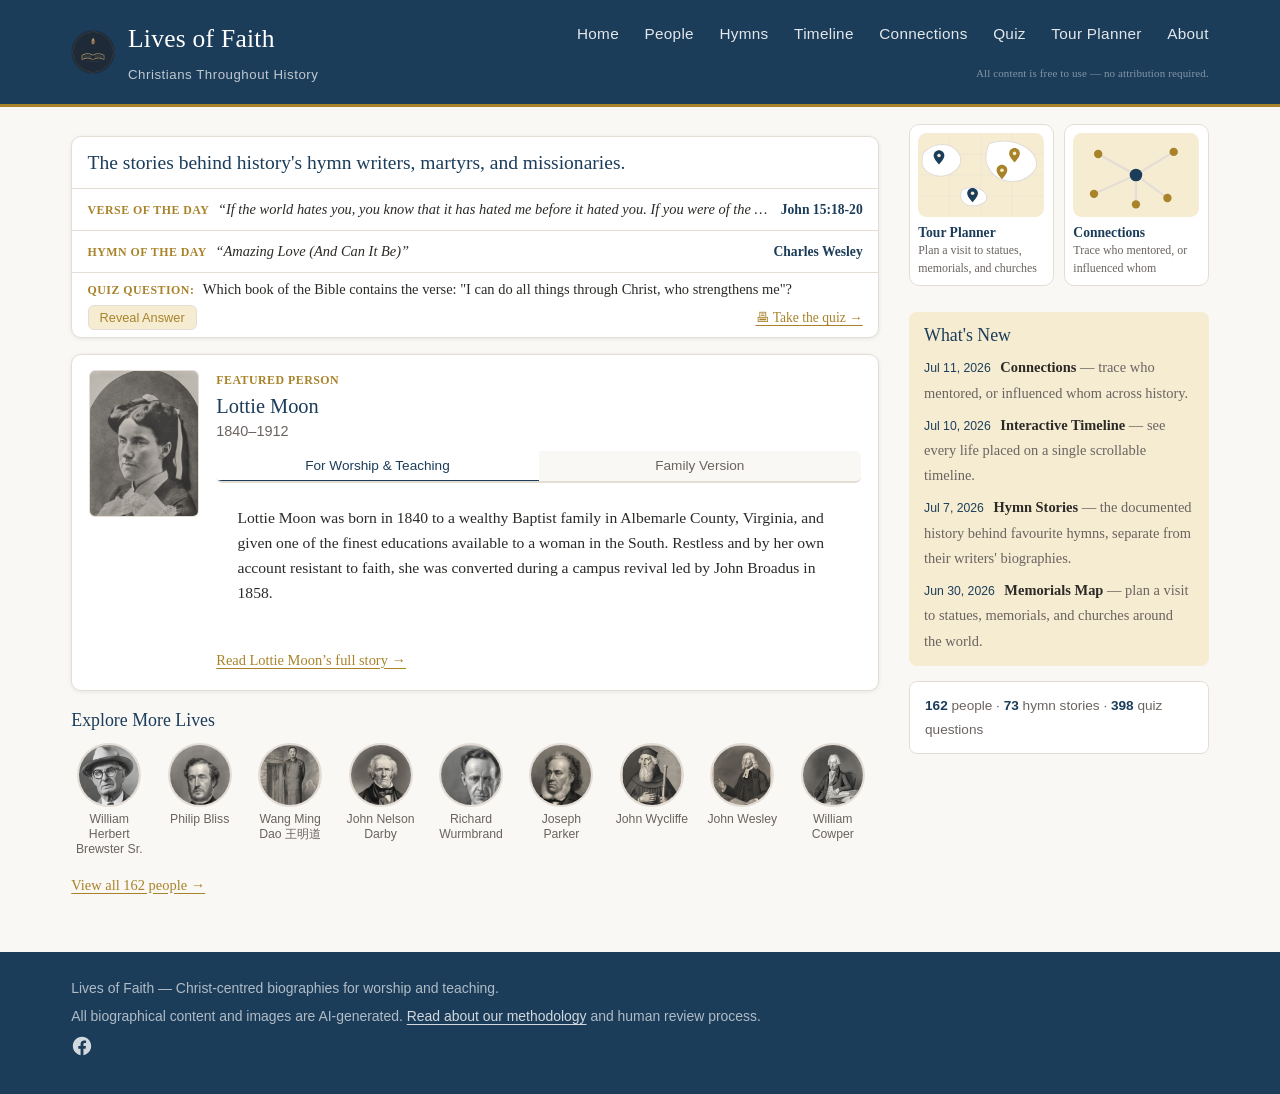
==== index.html @ e019e5f1 "Heaer" ====
<!DOCTYPE html>
<html lang="en">
<head>
  <meta charset="UTF-8">
  <meta name="viewport" content="width=device-width, initial-scale=1.0">
  <meta name="description" content="Daily Christian history, biographies, hymns, Scripture, and quizzes — a new On This Day story, Verse of the Day, Hymn of the Day, Featured Person, and Quiz Question every day. For worship leaders, Bible teachers, and families.">
  <meta name="robots" content="index, follow">
  <meta name="author" content="Lives of Faith">
  <meta name="keywords" content="Christian biography, church history, hymn writers, missionaries, martyrs, reformation, Amazing Grace, William Wilberforce, John Newton, Dietrich Bonhoeffer, Hudson Taylor, David Livingstone, Amy Carmichael, Fanny Crosby, Wang Ming Dao, Samuel Ajayi Crowther, Sadhu Sundar Singh, John Sung, faith, grace, worship, global church history">
  <title>Lives of Faith — Daily Christian History, Biographies &amp; Hymns</title>
  <link rel="canonical" href="https://livesoffaith.org/">

  <!-- Open Graph -->
  <meta property="og:type" content="website">
  <meta property="og:url" content="https://livesoffaith.org/">
  <meta property="og:title" content="Lives of Faith — Daily Christian History, Biographies &amp; Hymns">
  <meta property="og:description" content="Daily Christian history, biographies, hymns, Scripture, and quizzes — a new On This Day story, Verse of the Day, Hymn of the Day, Featured Person, and Quiz Question every day.">
  <meta property="og:site_name" content="Lives of Faith">
  <meta property="og:image" content="https://livesoffaith.org/images/logos/livesoffaith_logo_1024.png">
  <meta property="og:image:width" content="1024">
  <meta property="og:image:height" content="1024">

  <!-- Twitter Card -->
  <meta name="twitter:card" content="summary_large_image">
  <meta name="twitter:title" content="Lives of Faith — Daily Christian History, Biographies &amp; Hymns">
  <meta name="twitter:description" content="Daily Christian history, biographies, hymns, Scripture, and quizzes — for worship, teaching, and family devotion.">
  <meta name="twitter:image" content="https://livesoffaith.org/images/logos/livesoffaith_logo_1024.png">

  <link rel="icon" type="image/svg+xml" href="favicon.svg">
  <link rel="stylesheet" href="css/style.css">
  <style>
    .site-nav { flex-direction: column; align-items: flex-end; gap: 0.2rem; }
    .free-use-notice { text-align: right; }
    .free-use-notice summary {
      display: inline;
      cursor: pointer;
      font-size: 0.65rem;
      color: rgba(255,255,255,0.45);
      list-style: none;
      letter-spacing: 0.01em;
    }
    .free-use-notice summary::-webkit-details-marker { display: none; }
    .free-use-notice summary::marker { display: none; }
    .free-use-notice p {
      font-size: 0.65rem;
      color: rgba(255,255,255,0.45);
      margin: 0.2rem 0 0;
      max-width: 260px;
      text-align: right;
      line-height: 1.4;
    }
  </style>

  <script type="application/ld+json">
  {
    "@context": "https://schema.org",
    "@type": "WebSite",
    "name": "Lives of Faith",
    "url": "https://livesoffaith.org/",
    "description": "Daily Christian history, biographies, hymns, Scripture, and quizzes — for worship leaders, Bible teachers, and families.",
    "inLanguage": "en",
    "potentialAction": {
      "@type": "SearchAction",
      "target": {
        "@type": "EntryPoint",
        "urlTemplate": "https://livesoffaith.org/people.html?q={search_term_string}"
      },
      "query-input": "required name=search_term_string"
    }
  }
  </script>
  <!-- Google Analytics — gated behind cookie consent, see js/consent.js -->
  <script src="js/consent.js"></script>
</head>
<body>

  <header class="site-header">
    <div class="container">
      <div class="site-header__inner">
        <a href="/" class="site-title" aria-label="Lives of Faith — Home">
          <img src="images/logos/livesoffaith_logo_128.png" alt="" class="site-logo" width="44" height="44">
          <span class="site-title__text">
            <span class="site-title__main">Lives of Faith</span>
            <span class="site-title__sub">Christians Throughout History</span>
          </span>
        </a>
        <nav class="site-nav" aria-label="Site navigation">
          <div class="site-nav-links">
            <a href="index.html" aria-current="page">Home</a>
            <a href="people.html">People</a>
            <a href="hymns.html">Hymns</a>
            <a href="timeline.html">Timeline</a>
            <a href="connections.html">Connections</a>
            <a href="quiz.html">Quiz</a>
            <a href="map.html" class="site-nav-cta">Tour Planner</a>
            <a href="about.html">About</a>
          </div>
          <div class="site-nav-mobile">
            <a href="map.html" class="site-nav-cta">Tour Planner</a>
            <input type="checkbox" id="nav-menu-toggle" class="site-nav-toggle-input sr-only">
            <label for="nav-menu-toggle" class="site-nav-hamburger" aria-label="Open menu">
              <span></span><span></span><span></span>
            </label>
            <div class="site-nav-dropdown">
              <a href="index.html" aria-current="page">Home</a>
              <a href="people.html">People</a>
              <a href="hymns.html">Hymns</a>
              <a href="timeline.html">Timeline</a>
              <a href="connections.html">Connections</a>
              <a href="quiz.html">Quiz</a>
              <a href="map.html">Tour Planner</a>
              <a href="about.html">About</a>
            </div>
          </div>
          <details class="free-use-notice">
            <summary>All content is free to use — no attribution required.</summary>
            <p>All biographical text is AI-generated and released for free use (CC0). Portrait images are AI-generated with no copyright claimed. No permission or attribution required for any use.</p>
          </details>
        </nav>
      </div>
    </div>
  </header>

  <main>
    <div class="container">

      <div id="home-digest">

        <div class="home-main">

          <div class="today-panel">
            <section class="intro" aria-label="Site description">
              <h1>The stories behind history's hymn writers, martyrs, and missionaries.</h1>
            </section>

            <div id="verse-of-day"></div>

            <div id="hymn-of-day"></div>

            <div id="quiz-question"></div>
          </div>

          <section id="featured-person" class="featured-person-section" aria-label="Featured person of the day"></section>

          <section id="explore-more-lives" class="explore-more-lives" aria-label="Explore more lives"></section>

        </div>

        <aside class="home-sidebar">

          <section class="explore-features" aria-label="Explore the collection">
            <a href="map.html" class="explore-features__card">
              <svg class="explore-features__thumb" viewBox="0 0 120 80" role="img" aria-hidden="true">
                <rect width="120" height="80" rx="8" fill="var(--gold-light)"/>
                <path d="M0 20 H120 M0 40 H120 M0 60 H120" stroke="var(--border)" stroke-width="0.6" opacity="0.5"/>
                <path d="M30 0 V80 M60 0 V80 M90 0 V80" stroke="var(--border)" stroke-width="0.6" opacity="0.5"/>
                <path d="M6,18 C16,8 32,9 38,18 C44,26 40,36 28,40 C16,44 2,36 4,26 C4,23 4,20 6,18 Z" fill="var(--surface)" stroke="var(--border)" stroke-width="1"/>
                <path d="M68,10 C84,4 106,10 112,24 C117,36 102,48 86,46 C72,44 63,32 65,20 C66,16 66,13 68,10 Z" fill="var(--surface)" stroke="var(--border)" stroke-width="1"/>
                <path d="M42,54 C50,50 62,52 65,59 C68,66 58,71 48,69 C41,67 39,60 42,54 Z" fill="var(--surface)" stroke="var(--border)" stroke-width="1"/>
                <g transform="translate(20,24) scale(0.85)"><path d="M0,-9 C3.3,-9 6,-6.3 6,-3 C6,1 0,7 0,7 C0,7 -6,1 -6,-3 C-6,-6.3 -3.3,-9 0,-9 Z" fill="var(--accent)"/><circle cx="0" cy="-3" r="2" fill="var(--gold-light)"/></g>
                <g transform="translate(92,22) scale(0.85)"><path d="M0,-9 C3.3,-9 6,-6.3 6,-3 C6,1 0,7 0,7 C0,7 -6,1 -6,-3 C-6,-6.3 -3.3,-9 0,-9 Z" fill="var(--gold)"/><circle cx="0" cy="-3" r="2" fill="var(--gold-light)"/></g>
                <g transform="translate(52,60) scale(0.85)"><path d="M0,-9 C3.3,-9 6,-6.3 6,-3 C6,1 0,7 0,7 C0,7 -6,1 -6,-3 C-6,-6.3 -3.3,-9 0,-9 Z" fill="var(--accent)"/><circle cx="0" cy="-3" r="2" fill="var(--gold-light)"/></g>
                <g transform="translate(80,38) scale(0.85)"><path d="M0,-9 C3.3,-9 6,-6.3 6,-3 C6,1 0,7 0,7 C0,7 -6,1 -6,-3 C-6,-6.3 -3.3,-9 0,-9 Z" fill="var(--gold)"/><circle cx="0" cy="-3" r="2" fill="var(--gold-light)"/></g>
              </svg>
              <span class="explore-features__label">Tour Planner<br><span class="explore-features__sub">Plan a visit to statues, memorials, and churches</span></span>
            </a>
            <a href="connections.html" class="explore-features__card">
              <svg class="explore-features__thumb" viewBox="0 0 120 80" role="img" aria-hidden="true">
                <rect width="120" height="80" rx="8" fill="var(--gold-light)"/>
                <line x1="60" y1="40" x2="24" y2="20" stroke="var(--border)" stroke-width="2"/>
                <line x1="60" y1="40" x2="96" y2="18" stroke="var(--border)" stroke-width="2"/>
                <line x1="60" y1="40" x2="20" y2="58" stroke="var(--border)" stroke-width="2"/>
                <line x1="60" y1="40" x2="90" y2="62" stroke="var(--border)" stroke-width="2"/>
                <line x1="60" y1="40" x2="60" y2="68" stroke="var(--border)" stroke-width="2"/>
                <circle cx="60" cy="40" r="6" fill="var(--accent)"/>
                <circle cx="24" cy="20" r="4" fill="var(--gold)"/>
                <circle cx="96" cy="18" r="4" fill="var(--gold)"/>
                <circle cx="20" cy="58" r="4" fill="var(--gold)"/>
                <circle cx="90" cy="62" r="4" fill="var(--gold)"/>
                <circle cx="60" cy="68" r="4" fill="var(--gold)"/>
              </svg>
              <span class="explore-features__label">Connections<br><span class="explore-features__sub">Trace who mentored, or influenced whom</span></span>
            </a>
          </section>

          <section class="whats-new" aria-label="What's new on the site">
            <h2 class="whats-new__title">What's New</h2>
            <ul class="whats-new__list">
              <li><span class="whats-new__date">Jul 11, 2026</span> <a href="connections.html">Connections</a> — trace who mentored, or influenced whom across history.</li>
              <li><span class="whats-new__date">Jul 10, 2026</span> <a href="timeline.html">Interactive Timeline</a> — see every life placed on a single scrollable timeline.</li>
              <li><span class="whats-new__date">Jul 7, 2026</span> <a href="hymns.html">Hymn Stories</a> — the documented history behind favourite hymns, separate from their writers' biographies.</li>
              <li><span class="whats-new__date">Jun 30, 2026</span> <a href="map.html">Memorials Map</a> — plan a visit to statues, memorials, and churches around the world.</li>
            </ul>
          </section>

          <p id="collection-summary" class="collection-summary" aria-label="Collection summary"></p>

        </aside>

      </div>

      <noscript>
        <p class="error-message">This page needs JavaScript for the daily content. Please enable JavaScript, or visit the <a href="people.html">full people directory</a> and <a href="hymns.html">hymn stories</a> directly.</p>
      </noscript>

    </div>
  </main>

  <footer class="site-footer">
    <div class="container">
      <p>Lives of Faith — Christ-centred biographies for worship and teaching.</p>
      <p>All biographical content and images are AI-generated. <a href="about.html">Read about our methodology</a> and human review process.</p>
      <p class="footer-social"><a href="https://www.facebook.com/profile.php?id=61591251525310" aria-label="Follow us on Facebook"><svg viewBox="0 0 24 24" xmlns="http://www.w3.org/2000/svg"><path d="M22 12.06C22 6.51 17.52 2 12 2S2 6.51 2 12.06c0 5 3.66 9.15 8.44 9.94v-7.03H7.9v-2.91h2.54V9.85c0-2.5 1.49-3.89 3.77-3.89 1.09 0 2.24.2 2.24.2v2.46h-1.26c-1.24 0-1.63.77-1.63 1.56v1.88h2.78l-.44 2.91h-2.34V22c4.78-.79 8.44-4.94 8.44-9.94z"/></svg></a></p>
    </div>
  </footer>

  <script src="js/app.js"></script>
</body>
</html>
---- css/style.css ----
/* ============================================================
   Lives of Faith — Site Stylesheet
   Design: warm, dignified, readable. Worship-appropriate.
   ============================================================ */

/* --- Reset & Custom Properties ----------------------------- */
*, *::before, *::after {
  box-sizing: border-box;
  margin: 0;
  padding: 0;
}

:root {
  --bg:           #f9f8f5;
  --surface:      #ffffff;
  --border:       #e3ddd6;
  --border-light: #ede9e3;
  --text:         #2c2a27;
  --text-muted:   #6b6360;
  --accent:       #1c3d5a;
  --accent-hover: #25527a;
  --gold:         #a8832a;
  --gold-light:   #f5ecd2;
  --success:      #1f5c3a;
  --success-bg:   #e8f4ed;
  --warning:      #7c4012;
  --warning-bg:   #fef5e7;
  --tag-bg:       #edf2f8;
  --tag-text:     #1c3d5a;
  --shadow:       0 1px 4px rgba(0,0,0,0.08);
  --shadow-md:    0 3px 12px rgba(0,0,0,0.10);
  --radius:       6px;
  --radius-lg:    10px;
}

/* --- Base Typography --------------------------------------- */
html {
  font-size: 17px;
  scroll-behavior: smooth;
}

body {
  font-family: Georgia, 'Times New Roman', serif;
  background: var(--bg);
  color: var(--text);
  line-height: 1.75;
  min-height: 100vh;
  display: flex;
  flex-direction: column;
}

h1, h2, h3, h4 {
  font-family: Georgia, serif;
  font-weight: normal;
  line-height: 1.3;
  color: var(--accent);
}

a {
  color: var(--accent);
  text-decoration: underline;
  text-underline-offset: 3px;
}

a:hover {
  color: var(--accent-hover);
}

p {
  margin-bottom: 1em;
}

p:last-child {
  margin-bottom: 0;
}

/* --- Layout ------------------------------------------------ */
.container {
  max-width: 1180px;
  margin: 0 auto;
  padding: 0 1.25rem;
}

main {
  flex: 1;
  padding: 1rem 0 2.5rem;
}

/* --- Site Header ------------------------------------------- */
.site-header {
  background: var(--accent);
  border-bottom: 3px solid var(--gold);
  padding: 1rem 0;
}

.site-header__inner {
  display: flex;
  align-items: center;
  justify-content: space-between;
  gap: 1rem;
}

.site-title {
  text-decoration: none;
  display: flex;
  align-items: center;
  gap: 0.75rem;
  flex-shrink: 0;
}

.site-logo {
  display: block;
  width: 44px;
  height: 44px;
  flex-shrink: 0;
}

.site-title__text {
  display: flex;
  flex-direction: column;
  gap: 0.1rem;
}

.site-title__main {
  font-family: Georgia, serif;
  font-size: 1.5rem;
  color: #ffffff;
  letter-spacing: 0.01em;
}

.site-title__sub {
  font-size: 0.78rem;
  color: rgba(255,255,255,0.72);
  letter-spacing: 0.04em;
  font-family: -apple-system, BlinkMacSystemFont, 'Segoe UI', Roboto, sans-serif;
}

.site-nav {
  display: flex;
  align-items: center;
}

.site-nav a {
  color: rgba(255,255,255,0.88);
  text-decoration: none;
  font-family: -apple-system, BlinkMacSystemFont, 'Segoe UI', Roboto, sans-serif;
  font-size: 0.9rem;
  letter-spacing: 0.02em;
  padding: 0.25rem 0;
  border-bottom: 1px solid transparent;
  transition: border-color 0.15s;
}

.site-nav a:hover {
  color: #ffffff;
  border-bottom-color: rgba(255,255,255,0.5);
}

/* Desktop: full inline link row (includes the Tour Planner CTA pill
   in place). Hidden on narrow screens in favour of .site-nav-mobile. */
.site-nav-links {
  display: flex;
  align-items: center;
  gap: 1.5rem;
}

/* Mobile: pinned Tour Planner CTA + hamburger revealing every link
   (People / Hymns / Timeline / Tour Planner / About). Hidden on
   desktop — see .site-nav-links above. */
.site-nav-mobile {
  display: none;
  align-items: flex-start;
  position: relative;
}

.site-nav-hamburger {
  display: none;
  flex-direction: column;
  justify-content: center;
  gap: 5px;
  width: 32px;
  height: 32px;
  padding: 6px;
  cursor: pointer;
}

.site-nav-hamburger span {
  display: block;
  width: 100%;
  height: 2px;
  background: #ffffff;
  border-radius: 1px;
}

.site-nav-dropdown {
  display: none;
  flex-direction: column;
  position: absolute;
  top: 100%;
  right: 0;
  margin-top: 0.6rem;
  background: var(--accent-hover);
  border: 1px solid rgba(255,255,255,0.2);
  border-radius: var(--radius);
  padding: 0.75rem 1.1rem;
  gap: 0.65rem;
  box-shadow: var(--shadow-md);
  z-index: 30;
  min-width: 150px;
}

.site-nav-toggle-input:checked ~ .site-nav-dropdown {
  display: flex;
}

.site-nav-toggle-input:focus-visible ~ .site-nav-hamburger {
  outline: 2px solid #ffffff;
  outline-offset: 2px;
}

/* --- Today Panel (verse / on-this-day / quiz) --------------- */
/* A single bordered card holding all three "today" boxes as
   divided rows, so they read as one compact unit instead of
   three separately-margined cards stacking up the page. */
.today-panel {
  margin: 0.75rem 0;
  border: 1px solid var(--border);
  border-radius: var(--radius-lg);
  background: var(--surface);
  box-shadow: var(--shadow);
  overflow: hidden;
}

.today-panel > div:empty {
  display: none;
}

.today-panel > * + * {
  border-top: 1px solid var(--border);
}

/* --- Intro Section ----------------------------------------- */
.intro {
  margin: 0;
  padding: 0.7rem 0.9rem;
}

.intro h1 {
  margin: 0;
  font-size: 1.15rem;
  font-weight: normal;
  line-height: 1.4;
  color: var(--accent);
}

.verse-of-day {
  display: flex;
  align-items: baseline;
  gap: 0.5rem;
  padding: 0.45rem 0.9rem;
  cursor: pointer;
}

.verse-of-day--expanded {
  align-items: flex-start;
  flex-wrap: wrap;
}

.verse-of-day--expanded .verse-of-day__quote {
  white-space: normal;
  overflow: visible;
  text-overflow: unset;
  flex-basis: 100%;
  order: 3;
}

.verse-of-day__label {
  flex-shrink: 0;
  font-size: 0.7rem;
  text-transform: uppercase;
  letter-spacing: 0.04em;
  color: var(--gold);
  font-weight: bold;
}

.verse-of-day__quote {
  flex: 1 1 auto;
  min-width: 0;
  overflow: hidden;
  text-overflow: ellipsis;
  white-space: nowrap;
  font-size: 0.85rem;
  font-style: italic;
  color: var(--text);
}

.verse-of-day__ref {
  flex-shrink: 0;
  font-size: 0.8rem;
  font-weight: bold;
  color: var(--accent);
}

.on-this-day {
  display: flex;
  align-items: center;
  gap: 0.65rem;
  margin: -0.45rem -0.9rem;
  padding: 0.4rem 0.9rem;
  text-decoration: none;
  color: var(--text);
  font-style: normal;
  transition: background 0.15s;
}

.on-this-day:hover {
  background: var(--bg);
}

.on-this-day__portrait,
.on-this-day__portrait--placeholder {
  width: 34px;
  height: 34px;
  border-radius: 50%;
  object-fit: cover;
  flex-shrink: 0;
}

.on-this-day__portrait--placeholder {
  display: flex;
  align-items: center;
  justify-content: center;
  background: var(--gold-light);
  color: var(--accent);
  border: 1px solid var(--gold);
  font-family: Georgia, serif;
  font-size: 0.65rem;
  font-weight: bold;
}

.on-this-day__text {
  font-size: 0.85rem;
  line-height: 1.3;
}

.on-this-day__label {
  display: block;
  font-size: 0.7rem;
  text-transform: uppercase;
  letter-spacing: 0.04em;
  color: var(--gold);
  font-weight: bold;
}

.on-this-day__name {
  color: var(--accent);
  font-weight: bold;
}

.hymn-of-day {
  display: flex;
  align-items: baseline;
  gap: 0.5rem;
  margin: 0;
  padding: 0.45rem 0.9rem;
  text-decoration: none;
  color: var(--text);
  transition: background 0.15s;
}

.hymn-of-day:hover {
  background: var(--bg);
}

.hymn-of-day__label {
  flex-shrink: 0;
  font-size: 0.7rem;
  text-transform: uppercase;
  letter-spacing: 0.04em;
  color: var(--gold);
  font-weight: bold;
}

.hymn-of-day__title {
  flex: 1 1 auto;
  min-width: 0;
  overflow: hidden;
  text-overflow: ellipsis;
  white-space: nowrap;
  font-size: 0.85rem;
  font-style: italic;
  color: var(--text);
}

.hymn-of-day__writer {
  flex-shrink: 0;
  font-size: 0.8rem;
  font-weight: bold;
  color: var(--accent);
}

.quiz-box {
  display: flex;
  flex-wrap: wrap;
  align-items: baseline;
  column-gap: 0.5rem;
  row-gap: 0.25rem;
  padding: 0.45rem 0.9rem;
  font-style: normal;
}

.quiz-box__label {
  flex-shrink: 0;
  font-size: 0.7rem;
  text-transform: uppercase;
  letter-spacing: 0.04em;
  color: var(--gold);
  font-weight: bold;
}

.quiz-box__question {
  font-size: 0.85rem;
  color: var(--text);
  line-height: 1.3;
}

.quiz-box__reveal-btn {
  display: inline-flex;
  align-items: center;
  padding: 0.22rem 0.65rem;
  font-family: -apple-system, BlinkMacSystemFont, 'Segoe UI', Roboto, sans-serif;
  font-size: 0.75rem;
  font-weight: 500;
  border: 1px solid var(--border);
  border-radius: var(--radius);
  background: var(--gold-light);
  color: var(--gold);
  cursor: pointer;
  transition: background 0.15s, border-color 0.15s;
}

.quiz-box__reveal-btn:hover {
  background: var(--border);
  border-color: var(--gold);
}

.quiz-box__answer {
  font-size: 0.85rem;
  color: var(--accent);
  line-height: 1.3;
}

.quiz-box__answer-link {
  margin-left: 0.4rem;
  font-size: 0.8rem;
  color: var(--gold);
}

.quiz-box__print-link {
  margin-left: auto;
  padding-left: 0.5rem;
  font-size: 0.8rem;
  color: var(--gold);
  white-space: nowrap;
}

/* --- Featured Person (home page) ---------------------------- */
.featured-person-section {
  margin: 0.9rem 0;
}

.featured-person {
  display: grid;
  grid-template-columns: 110px 1fr;
  gap: 1rem;
  padding: 0.9rem 1rem;
  background: var(--surface);
  border: 1px solid var(--border);
  border-radius: var(--radius-lg);
  box-shadow: var(--shadow);
}

.featured-person__portrait-link {
  display: block;
  flex-shrink: 0;
}

.featured-person__portrait,
.featured-person__portrait--placeholder {
  width: 110px;
  height: 147px;
  object-fit: cover;
  object-position: top center;
  border-radius: var(--radius);
  border: 1px solid var(--border);
  display: block;
}

.featured-person__portrait--placeholder {
  display: flex;
  align-items: center;
  justify-content: center;
  background: var(--gold-light);
  border-color: var(--gold);
  color: var(--accent);
  font-family: Georgia, serif;
  font-size: 1.4rem;
}

.featured-person__body {
  min-width: 0;
}

.featured-person__label {
  display: block;
  font-size: 0.7rem;
  text-transform: uppercase;
  letter-spacing: 0.04em;
  color: var(--gold);
  font-weight: bold;
  margin-bottom: 0.1rem;
}

.featured-person__name {
  font-size: 1.2rem;
  margin: 0;
}

.featured-person__name a {
  text-decoration: none;
  color: var(--accent);
}

.featured-person__name a:hover {
  text-decoration: underline;
}

.featured-person__dates {
  font-family: -apple-system, BlinkMacSystemFont, 'Segoe UI', Roboto, sans-serif;
  font-size: 0.85rem;
  color: var(--text-muted);
  margin-bottom: 0.4rem;
}

.featured-person__tabs {
  margin: 0.3rem 0;
  border-radius: var(--radius);
  overflow: hidden;
}

.featured-person__tabs .story-tab {
  padding: 0.4rem 0.75rem;
  font-size: 0.8rem;
}

.featured-person__panel {
  padding: 0.6rem 0 0;
  border: none;
  background: transparent;
}

.featured-person__panel .story-text {
  font-size: 0.92rem;
  line-height: 1.6;
}

.featured-person__link {
  display: inline-block;
  margin-top: 0.5rem;
  font-size: 0.85rem;
  color: var(--gold);
}

@media (max-width: 560px) {
  .featured-person {
    grid-template-columns: 76px 1fr;
    gap: 0.75rem;
  }
  .featured-person__portrait,
  .featured-person__portrait--placeholder {
    width: 76px;
    height: 101px;
  }
}

/* --- Explore More Lives (home page) -------------------------- */
.explore-more-lives {
  margin: 1.1rem 0 0.6rem;
}

.explore-more-lives__title {
  font-size: 1.05rem;
  margin-bottom: 0.6rem;
}

.explore-more-lives__grid {
  list-style: none;
  display: flex;
  flex-wrap: wrap;
  gap: 0.85rem;
  padding: 0;
  margin: 0 0 0.7rem;
}

.explore-more-lives__link {
  display: flex;
  flex-direction: column;
  align-items: center;
  gap: 0.3rem;
  width: 76px;
  text-decoration: none;
  color: var(--text);
  text-align: center;
}

.explore-more-lives__portrait,
.explore-more-lives__portrait--placeholder {
  width: 64px;
  height: 64px;
  border-radius: 50%;
  object-fit: cover;
  object-position: top center;
  border: 2px solid var(--border);
  transition: border-color 0.15s, transform 0.15s;
  flex-shrink: 0;
}

.explore-more-lives__link:hover .explore-more-lives__portrait,
.explore-more-lives__link:focus-visible .explore-more-lives__portrait,
.explore-more-lives__link:hover .explore-more-lives__portrait--placeholder,
.explore-more-lives__link:focus-visible .explore-more-lives__portrait--placeholder {
  border-color: var(--gold);
  transform: translateY(-2px);
}

.explore-more-lives__portrait--placeholder {
  display: flex;
  align-items: center;
  justify-content: center;
  background: var(--gold-light);
  color: var(--accent);
  font-family: Georgia, serif;
  font-size: 0.85rem;
}

.explore-more-lives__name {
  font-family: -apple-system, BlinkMacSystemFont, 'Segoe UI', Roboto, sans-serif;
  font-size: 0.72rem;
  line-height: 1.25;
  color: var(--text-muted);
}

.explore-more-lives__view-all {
  font-size: 0.85rem;
  color: var(--gold);
}

/* --- Explore Features (home page) ------------------------------ */
.explore-features {
  display: flex;
  gap: 0.6rem;
  margin: 0 0 0.6rem;
}

.explore-features__card {
  flex: 1;
  display: flex;
  flex-direction: column;
  gap: 0.4rem;
  text-decoration: none;
  border: 1px solid var(--border);
  border-radius: var(--radius-lg);
  padding: 0.5rem;
  background: var(--surface);
  transition: border-color 0.15s ease, box-shadow 0.15s ease, transform 0.15s ease;
}

.explore-features__card:hover,
.explore-features__card:focus-visible {
  border-color: var(--gold);
  box-shadow: var(--shadow);
  transform: translateY(-1px);
}

.explore-features__thumb {
  width: 100%;
  height: auto;
  border-radius: 6px;
}

.explore-features__label {
  font-size: 0.8rem;
  font-weight: 600;
  color: var(--accent);
  line-height: 1.3;
}

.explore-features__sub {
  font-weight: 400;
  font-size: 0.7rem;
  color: var(--text-muted);
}

/* --- What's New (home page) ------------------------------------ */
.whats-new {
  margin: 1.1rem 0 0.6rem;
  padding: 0.7rem 0.9rem;
  background: var(--gold-light);
  border-radius: 8px;
}

.whats-new__title {
  font-size: 1.05rem;
  margin: 0 0 0.5rem;
}

.whats-new__list {
  list-style: none;
  padding: 0;
  margin: 0;
  display: flex;
  flex-direction: column;
  gap: 0.4rem;
  font-size: 0.85rem;
  color: var(--text-muted);
}

.whats-new__date {
  font-family: -apple-system, BlinkMacSystemFont, 'Segoe UI', Roboto, sans-serif;
  font-size: 0.72rem;
  color: var(--accent);
  margin-right: 0.35rem;
}

.whats-new__list a {
  color: var(--text);
  font-weight: 600;
  text-decoration: none;
}

.whats-new__list a:hover,
.whats-new__list a:focus-visible {
  color: var(--gold);
}

/* --- Collection Summary (home page) --------------------------- */
.collection-summary {
  margin: 0.4rem 0 0.8rem;
  font-family: -apple-system, BlinkMacSystemFont, 'Segoe UI', Roboto, sans-serif;
  font-size: 0.8rem;
  color: var(--text-muted);
  text-align: center;
}

.collection-summary strong {
  color: var(--accent);
}

/* --- Home Page Magazine Layout ------------------------------- */
/* On mobile, .home-main and .home-sidebar simply stack in source
   order (today-panel, featured person, explore more, then the
   sidebar's what's-new / summary). On wider screens they become
   two side-by-side columns like a newspaper front page, with the
   sidebar pinned so it stays in view while the main column scrolls. */
@media (min-width: 880px) {
  #home-digest {
    display: grid;
    grid-template-columns: minmax(0, 1fr) 300px;
    align-items: start;
    gap: 0 1.75rem;
  }

  .home-main {
    min-width: 0;
  }

  .home-sidebar {
    position: sticky;
    top: 1rem;
    display: flex;
    flex-direction: column;
    gap: 0.9rem;
  }

  .home-sidebar .whats-new,
  .home-sidebar .collection-summary {
    margin: 0;
  }

  .home-sidebar .collection-summary {
    text-align: left;
    padding: 0.7rem 0.9rem;
    background: var(--surface);
    border: 1px solid var(--border);
    border-radius: 8px;
  }
}

/* --- Quiz builder (quiz.html) --------------------------------- */
.quiz-print-controls {
  display: flex;
  flex-wrap: wrap;
  align-items: center;
  gap: 0.6rem;
  background: var(--surface);
  border: 1px solid var(--border);
  border-radius: var(--radius-lg);
  padding: 0.75rem 1rem;
  margin-bottom: 1rem;
}

.quiz-print-controls label {
  font-size: 0.85rem;
  color: var(--text-muted);
}

.quiz-print-status {
  flex-basis: 100%;
  font-size: 0.8rem;
  color: var(--gold);
  margin: 0;
}

.quiz-print-sheet {
  background: var(--surface);
  border: 1px solid var(--border);
  border-radius: var(--radius-lg);
  padding: 1.5rem 1.75rem;
  margin-bottom: 1.5rem;
  max-width: 720px;
}

.quiz-print-title {
  margin: 0 0 0.5rem;
  font-size: 1.4rem;
}

.quiz-print-fields {
  margin: 0 0 1.25rem;
  font-size: 0.9rem;
  color: var(--text-muted);
}

.quiz-print-blank {
  display: inline-block;
  width: 220px;
  border-bottom: 1px solid var(--border);
}

.quiz-print-blank--short {
  width: 120px;
}

.quiz-print-questions {
  list-style: decimal;
  padding-left: 1.4rem;
  margin: 0;
}

.quiz-print-add-row {
  margin-top: 0.75rem;
  padding-left: 1.4rem;
}

/* Not the `disabled` attribute — stays clickable so a click while at the
   10-question cap can still show a warning in .quiz-print-status. */
.quiz-print-add-row .btn.is-disabled-look {
  opacity: 0.5;
  cursor: not-allowed;
}

.quiz-print-question {
  position: relative;
  margin-bottom: 1.1rem;
  padding-right: 5.5rem;
  font-size: 0.95rem;
  line-height: 1.5;
}

.quiz-print-question[draggable="true"] {
  cursor: grab;
}

.quiz-print-question.is-dragging {
  opacity: 0.4;
}

.quiz-print-question__drag {
  position: absolute;
  right: 5.4rem;
  top: 0.1rem;
  color: var(--text-muted);
  font-size: 0.9rem;
}

.quiz-print-question__text {
  display: block;
}

.quiz-print-question__rule {
  display: block;
  margin-top: 0.6rem;
  width: 100%;
  height: 1.4rem;
  border-bottom: 1px solid var(--border);
}

.quiz-print-question__controls {
  position: absolute;
  right: 0;
  top: 0;
  display: flex;
  align-items: center;
  gap: 0.15rem;
}

.quiz-print-question__move,
.quiz-print-question__remove {
  display: inline-flex;
  align-items: center;
  justify-content: center;
  width: 1.5rem;
  height: 1.5rem;
  padding: 0;
  font-size: 0.7rem;
  line-height: 1;
  border: 1px solid var(--border);
  border-radius: var(--radius);
  background: var(--surface);
  color: var(--text-muted);
  cursor: pointer;
  transition: background 0.15s, border-color 0.15s, color 0.15s;
}

.quiz-print-question__remove {
  font-size: 1rem;
  color: var(--accent);
}

.quiz-print-question__move:disabled {
  opacity: 0.3;
  cursor: default;
}

.quiz-print-question__move:not(:disabled):hover,
.quiz-print-question__remove:hover {
  background: var(--gold-light);
  border-color: var(--gold);
  color: var(--gold);
}

.quiz-print-answers {
  background: var(--surface);
  border: 1px solid var(--border);
  border-radius: var(--radius-lg);
  padding: 1.25rem 1.75rem;
  max-width: 720px;
}

.quiz-print-answers-title {
  margin: 0 0 0.6rem;
  font-size: 1.1rem;
  color: var(--gold);
}

.quiz-print-answer-list {
  margin: 0;
  padding-left: 1.4rem;
  font-size: 0.9rem;
  line-height: 1.6;
}

/* --- Tour Planner (map page) --------------------------------- */
.tour-planner {
  background: var(--surface);
  border: 1px solid var(--border);
  border-radius: var(--radius-lg);
  padding: 0.9rem 1rem;
  margin-bottom: 0.75rem;
  box-shadow: var(--shadow);
}

.tour-planner__title {
  font-size: 1.05rem;
  margin: 0 0 0.3rem;
}

.tour-planner__intro {
  font-family: -apple-system, BlinkMacSystemFont, 'Segoe UI', Roboto, sans-serif;
  font-size: 0.82rem;
  color: var(--text-muted);
  margin: 0 0 0.75rem;
  max-width: 640px;
}

.tour-planner__row {
  display: flex;
  flex-wrap: wrap;
  gap: 0.5rem;
  align-items: center;
  margin-bottom: 0.6rem;
}

.tour-planner__row label {
  font-family: -apple-system, BlinkMacSystemFont, 'Segoe UI', Roboto, sans-serif;
  font-size: 0.78rem;
  color: var(--text-muted);
}

.tour-checkbox-label {
  display: flex;
  align-items: center;
  gap: 0.4rem;
  cursor: pointer;
}

.tour-location-input {
  width: 220px;
}

.tour-time-input {
  width: 100px;
}

.tour-planner__status {
  font-family: -apple-system, BlinkMacSystemFont, 'Segoe UI', Roboto, sans-serif;
  font-size: 0.82rem;
  color: var(--text-muted);
  margin: 0 0 0.5rem;
  min-height: 1.1em;
}

.tour-planner__status--error {
  color: #a3372f;
}

.tour-planner__feedback {
  font-family: -apple-system, BlinkMacSystemFont, 'Segoe UI', Roboto, sans-serif;
  font-size: 0.8rem;
  color: var(--text-muted);
  margin: 1rem 0 0;
  padding-top: 0.75rem;
  border-top: 1px solid var(--border-light);
}

.tour-planner__feedback a {
  color: inherit;
  text-decoration: underline;
}

.tour-results {
  border-top: 1px solid var(--border-light);
  padding-top: 0.75rem;
}

.tour-summary {
  font-family: -apple-system, BlinkMacSystemFont, 'Segoe UI', Roboto, sans-serif;
  font-size: 0.85rem;
  color: var(--text);
  margin-bottom: 0.5rem;
}

.tour-stop-list {
  list-style: none;
  margin: 0 0 0.75rem;
  padding: 0;
}

.tour-stop-item {
  display: grid;
  grid-template-columns: 18px 22px 48px 1fr 26px;
  gap: 0.6rem;
  align-items: flex-start;
  padding: 0.55rem 0;
  border-bottom: 1px solid var(--border-light);
  font-family: -apple-system, BlinkMacSystemFont, 'Segoe UI', Roboto, sans-serif;
  font-size: 0.85rem;
  background: var(--surface);
  transition: background 0.1s;
}

.tour-stop-item:last-child {
  border-bottom: none;
}

.tour-stop-item--dragging {
  box-shadow: 0 6px 16px rgba(0, 0, 0, 0.18);
  border-radius: var(--radius);
  user-select: none;
}

.tour-stop-item--dragging .tour-stop-handle {
  cursor: grabbing;
}

.tour-stop-handle {
  width: 18px;
  height: 100%;
  min-height: 1.4rem;
  border: none;
  background: none;
  padding: 0;
  color: var(--text-muted);
  cursor: grab;
  touch-action: none;
  user-select: none;
  font-size: 0.9rem;
  line-height: 1;
  letter-spacing: -2px;
  align-self: stretch;
  display: flex;
  align-items: center;
  justify-content: center;
}

.tour-stop-handle:hover {
  color: var(--text);
}

.tour-stop-remove {
  width: 24px;
  height: 24px;
  border: 1px solid var(--border);
  background: var(--surface);
  color: var(--text-muted);
  border-radius: 50%;
  cursor: pointer;
  font-size: 0.75rem;
  line-height: 1;
  margin-top: 0.1rem;
}

.tour-stop-remove:hover {
  background: #f4dcd9;
  color: #a3372f;
  border-color: #e3b5af;
}

.tour-add-stop {
  display: flex;
  flex-wrap: wrap;
  gap: 0.5rem;
  align-items: center;
  margin: 0.75rem 0;
  padding-top: 0.75rem;
  border-top: 1px dashed var(--border-light);
}

.tour-saved {
  background: var(--gold-light);
  border: 1px solid #d4b565;
  border-radius: var(--radius);
  padding: 0.6rem 0.8rem;
  margin-bottom: 0.75rem;
}

.tour-saved__title {
  font-size: 0.85rem;
  margin: 0 0 0.4rem;
  color: var(--gold);
}

.tour-saved-list {
  list-style: none;
  margin: 0;
  padding: 0;
  display: flex;
  flex-direction: column;
  gap: 0.35rem;
}

.tour-saved-item {
  display: flex;
  flex-wrap: wrap;
  align-items: center;
  gap: 0.5rem;
  font-family: -apple-system, BlinkMacSystemFont, 'Segoe UI', Roboto, sans-serif;
  font-size: 0.82rem;
}

.tour-saved-label {
  font-weight: 600;
  color: var(--text);
}

.tour-saved-date {
  color: var(--text-muted);
  font-size: 0.76rem;
}

.tour-results__actions[aria-disabled="true"],
.btn[aria-disabled="true"] {
  opacity: 0.5;
  pointer-events: none;
}

.tour-export-menu {
  position: relative;
}

.tour-export-menu > summary {
  list-style: none;
}

.tour-export-menu > summary::-webkit-details-marker {
  display: none;
}

.tour-export-menu__panel {
  position: absolute;
  right: 0;
  top: calc(100% + 4px);
  background: var(--surface);
  border: 1px solid var(--border);
  border-radius: var(--radius);
  box-shadow: var(--shadow);
  display: flex;
  flex-direction: column;
  min-width: 170px;
  overflow: hidden;
  z-index: 20;
}

.tour-export-menu__item {
  background: none;
  border: none;
  text-align: left;
  padding: 0.55rem 0.8rem;
  font-family: -apple-system, BlinkMacSystemFont, 'Segoe UI', Roboto, sans-serif;
  font-size: 0.85rem;
  color: var(--text);
  cursor: pointer;
}

.tour-export-menu__item:hover {
  background: var(--border-light);
}

.tour-stop-number {
  display: flex;
  align-items: center;
  justify-content: center;
  width: 22px;
  height: 22px;
  border-radius: 50%;
  background: var(--accent);
  color: #fff;
  font-size: 0.72rem;
  font-weight: 600;
  margin-top: 0.15rem;
}

.tour-stop-timing {
  font-size: 0.74rem;
  color: var(--gold);
  margin-top: 0.15rem;
}

.tour-results__actions {
  display: flex;
  flex-wrap: wrap;
  justify-content: flex-end;
  gap: 0.5rem;
}

.tour-stop-icon span,
.tour-center-icon span {
  display: flex;
  align-items: center;
  justify-content: center;
  width: 26px;
  height: 26px;
  border-radius: 50%;
  background: var(--accent);
  color: #fff;
  font-size: 0.75rem;
  font-weight: 700;
  border: 2px solid #fff;
  box-shadow: var(--shadow);
}

.tour-center-icon span {
  background: var(--gold);
}

/* --- Search & Filter --------------------------------------- */
.search-filter-toggle {
  position: relative;
  flex-shrink: 0;
}

.search-filter-summary {
  display: inline-flex;
  align-items: center;
  gap: 0.3rem;
  padding: 0.32rem 0.7rem;
  font-size: 0.78rem;
  font-weight: 500;
  color: var(--text);
  background: var(--surface);
  border: 1px solid var(--border);
  border-radius: var(--radius);
  box-shadow: var(--shadow);
  cursor: pointer;
  list-style: none;
  user-select: none;
  white-space: nowrap;
}

.search-filter-summary::-webkit-details-marker {
  display: none;
}

.search-filter-summary::after {
  content: "▸";
  margin-left: 0.15rem;
  font-size: 0.75rem;
  color: var(--text-muted);
  transition: transform 0.15s;
}

.search-filter-toggle[open] .search-filter-summary::after {
  transform: rotate(90deg);
}

.search-filter-summary__icon {
  font-size: 0.8rem;
}

.search-filter {
  position: absolute;
  top: calc(100% + 0.4rem);
  right: 0;
  z-index: 20;
  width: min(90vw, 640px);
  background: var(--surface);
  border: 1px solid var(--border);
  border-radius: var(--radius-lg);
  padding: 0.75rem 1rem;
  box-shadow: 0 8px 24px rgba(0, 0, 0, 0.15);
}

.search-row {
  margin-bottom: 0.5rem;
}

.search-input {
  width: 100%;
  padding: 0.45rem 0.85rem;
  font-family: -apple-system, BlinkMacSystemFont, 'Segoe UI', Roboto, sans-serif;
  font-size: 0.9rem;
  border: 1px solid var(--border);
  border-radius: var(--radius);
  background: var(--bg);
  color: var(--text);
  outline: none;
  transition: border-color 0.15s;
}

.search-input:focus {
  border-color: var(--accent);
  background: var(--surface);
}

.filter-row {
  display: flex;
  flex-wrap: wrap;
  gap: 0.6rem;
  align-items: center;
}

.filter-select,
.filter-input {
  padding: 0.35rem 0.65rem;
  font-family: -apple-system, BlinkMacSystemFont, 'Segoe UI', Roboto, sans-serif;
  font-size: 0.82rem;
  border: 1px solid var(--border);
  border-radius: var(--radius);
  background: var(--bg);
  color: var(--text);
  outline: none;
  transition: border-color 0.15s;
}

.filter-select:focus,
.filter-input:focus {
  border-color: var(--accent);
  background: var(--surface);
}

.filter-select {
  cursor: pointer;
  appearance: auto;
}

.filter-input {
  width: 180px;
}

/* --- Buttons ----------------------------------------------- */
.btn {
  display: inline-flex;
  align-items: center;
  gap: 0.4rem;
  padding: 0.55rem 1rem;
  font-family: -apple-system, BlinkMacSystemFont, 'Segoe UI', Roboto, sans-serif;
  font-size: 0.875rem;
  font-weight: 500;
  border: none;
  border-radius: var(--radius);
  cursor: pointer;
  text-decoration: none;
  transition: background 0.15s, opacity 0.15s;
  white-space: nowrap;
}

.btn-primary {
  background: var(--accent);
  color: #fff;
}

.btn-primary:hover {
  background: var(--accent-hover);
  color: #fff;
}

.btn-secondary {
  background: var(--border-light);
  color: var(--text-muted);
  border: 1px solid var(--border);
}

.btn-secondary:hover {
  background: var(--border);
  color: var(--text);
}

.btn-copy {
  background: var(--gold-light);
  color: var(--gold);
  border: 1px solid #d4b565;
  font-size: 0.85rem;
}

.btn-copy:hover {
  background: #ede0b8;
  color: #7c5c10;
}

.link-button {
  background: none;
  border: none;
  padding: 0;
  font: inherit;
  color: var(--accent);
  text-decoration: underline;
  text-underline-offset: 3px;
  cursor: pointer;
}

.link-button:hover {
  color: var(--accent-hover);
}

/* --- Cookie Consent Banner ----------------------------------- */
.consent-banner {
  position: fixed;
  left: 0;
  right: 0;
  bottom: 0;
  z-index: 500;
  display: flex;
  flex-wrap: wrap;
  align-items: center;
  gap: 1rem;
  justify-content: space-between;
  padding: 1rem 1.25rem;
  background: var(--surface);
  border-top: 1px solid var(--border);
  box-shadow: var(--shadow-md);
  font-family: -apple-system, BlinkMacSystemFont, 'Segoe UI', Roboto, sans-serif;
}

.consent-banner p {
  margin: 0;
  flex: 1 1 320px;
  font-size: 0.9rem;
  color: var(--text-muted);
}

.consent-banner-actions {
  display: flex;
  gap: 0.6rem;
  flex: 0 0 auto;
}

.btn-copy.copied {
  background: var(--success-bg);
  color: var(--success);
  border-color: #a3cdb5;
}

.story-panel-actions {
  display: flex;
  align-items: center;
  gap: 0.5rem;
  flex-wrap: wrap;
}

.btn-copy.reading {
  background: var(--gold);
  color: #fff;
  border-color: var(--gold);
}

/* --- Toolbar Row (results summary + search/filter toggle) --- */
.toolbar-row {
  display: flex;
  align-items: center;
  justify-content: space-between;
  flex-wrap: wrap;
  gap: 0.5rem 1rem;
  margin-bottom: 0.75rem;
}

/* --- Results Summary --------------------------------------- */
.results-summary {
  font-family: -apple-system, BlinkMacSystemFont, 'Segoe UI', Roboto, sans-serif;
  font-size: 0.82rem;
  color: var(--text-muted);
}

/* --- Person Card Grid -------------------------------------- */
.person-grid {
  display: grid;
  grid-template-columns: repeat(4, 1fr);
  gap: 1rem;
}

@media (max-width: 1100px) {
  .person-grid { grid-template-columns: repeat(3, 1fr); }
}

@media (max-width: 760px) {
  .person-grid { grid-template-columns: repeat(2, 1fr); }
}

@media (max-width: 460px) {
  .person-grid { grid-template-columns: 1fr; }
}

/* --- Person Card ------------------------------------------- */
.person-card {
  background: var(--surface);
  border: 1px solid var(--border);
  border-radius: var(--radius-lg);
  overflow: hidden;
  box-shadow: var(--shadow);
  display: flex;
  flex-direction: column;
  cursor: pointer;
  transition: box-shadow 0.18s, transform 0.18s;
}

.person-card:hover {
  box-shadow: var(--shadow-md);
  transform: translateY(-2px);
}

.card-image {
  position: relative;
  width: 100%;
  aspect-ratio: 4 / 3;
  overflow: hidden;
  background: #e8e2d8;
  display: flex;
  align-items: center;
  justify-content: center;
}

.card-image img {
  width: 100%;
  height: 100%;
  object-fit: cover;
  object-position: top center;
  display: block;
}

.portrait-placeholder {
  position: relative;
  width: 100%;
  height: 100%;
  background: var(--gold-light);
  border: 2px solid var(--gold);
  display: flex;
  align-items: center;
  justify-content: center;
  color: var(--accent);
  font-family: Georgia, serif;
  font-size: 2rem;
  letter-spacing: 0.04em;
  user-select: none;
}

.portrait-placeholder::after {
  content: "";
  position: absolute;
  inset: 6px;
  border: 1px solid var(--gold);
  pointer-events: none;
}

.card-body {
  padding: 0.7rem 0.85rem 0.85rem;
  display: flex;
  flex-direction: column;
  gap: 0.2rem;
  flex: 1;
}

.card-name {
  font-size: 1rem;
  margin-bottom: 0.05rem;
}

.card-name a {
  text-decoration: none;
  color: var(--accent);
}

.card-name a:hover {
  text-decoration: underline;
}

.card-dates {
  font-family: -apple-system, BlinkMacSystemFont, 'Segoe UI', Roboto, sans-serif;
  font-size: 0.78rem;
  color: var(--text-muted);
  margin: 0;
}

.card-meta {
  font-family: -apple-system, BlinkMacSystemFont, 'Segoe UI', Roboto, sans-serif;
  font-size: 0.75rem;
  color: var(--text-muted);
  margin: 0;
}

.card-topics {
  display: flex;
  flex-wrap: wrap;
  gap: 0.25rem;
  margin-top: 0.25rem;
}

.topic-tag {
  display: inline-block;
  padding: 0.12rem 0.45rem;
  background: var(--tag-bg);
  color: var(--tag-text);
  border-radius: 999px;
  font-family: -apple-system, BlinkMacSystemFont, 'Segoe UI', Roboto, sans-serif;
  font-size: 0.68rem;
  letter-spacing: 0.02em;
}

.card-badge {
  margin-top: 0.35rem;
  display: flex;
  flex-wrap: wrap;
  align-items: center;
  gap: 0.45rem;
}

.card-memorial-count,
.card-view-count {
  font-family: -apple-system, BlinkMacSystemFont, 'Segoe UI', Roboto, sans-serif;
  font-size: 0.72rem;
  color: var(--text-muted);
  white-space: nowrap;
}

/* --- Review Badges ----------------------------------------- */
.badge {
  display: inline-flex;
  align-items: center;
  gap: 0.25rem;
  padding: 0.18rem 0.55rem;
  border-radius: 999px;
  font-family: -apple-system, BlinkMacSystemFont, 'Segoe UI', Roboto, sans-serif;
  font-size: 0.7rem;
  font-weight: 500;
  line-height: 1.4;
}

.badge-reviewed {
  background: var(--success-bg);
  color: var(--success);
  border: 1px solid #b8deca;
}

.badge-unreviewed {
  background: var(--warning-bg);
  color: var(--warning);
  border: 1px solid #e8c498;
}

/* --- No Results -------------------------------------------- */
.no-results {
  grid-column: 1 / -1;
  text-align: center;
  padding: 3rem 1rem;
  color: var(--text-muted);
  font-style: italic;
}

/* --- Person / Hymn Prev/Next Nav ----------------------------- */
.person-nav,
.hymn-nav {
  display: flex;
  justify-content: space-between;
  align-items: center;
  gap: 1rem;
  margin-bottom: 0.75rem;
  font-family: -apple-system, BlinkMacSystemFont, 'Segoe UI', Roboto, sans-serif;
  font-size: 0.875rem;
  max-width: 820px;
}

.person-nav--bottom,
.hymn-nav--bottom {
  margin-top: 0.5rem;
  margin-bottom: 0;
  padding-top: 0.5rem;
  border-top: 1px solid var(--border-light);
}

.person-nav__link,
.hymn-nav__link {
  color: var(--text-muted);
  text-decoration: none;
  border-bottom: 1px solid transparent;
  transition: color 0.15s, border-color 0.15s;
  white-space: nowrap;
  overflow: hidden;
  text-overflow: ellipsis;
  max-width: 48%;
}

.person-nav__link:hover,
.hymn-nav__link:hover {
  color: var(--accent);
  border-bottom-color: var(--accent);
}

.person-nav__next,
.hymn-nav__next {
  text-align: right;
  margin-left: auto;
}

.person-nav__spacer,
.hymn-nav__spacer {
  display: block;
}

/* --- Back Link --------------------------------------------- */
.back-link {
  display: inline-block;
  font-family: -apple-system, BlinkMacSystemFont, 'Segoe UI', Roboto, sans-serif;
  font-size: 0.875rem;
  color: var(--text-muted);
  text-decoration: none;
  margin-bottom: 0.75rem;
  padding: 0.3rem 0;
  border-bottom: 1px solid transparent;
  transition: color 0.15s, border-color 0.15s;
}

.back-link:hover {
  color: var(--accent);
  border-bottom-color: var(--accent);
}

.person-page-actions {
  display: flex;
  align-items: center;
  justify-content: space-between;
  gap: 1rem;
}

.btn-print {
  flex-shrink: 0;
}

/* --- Person Page ------------------------------------------- */
.person-page {
  max-width: 820px;
}

.person-header {
  display: grid;
  grid-template-columns: 160px 1fr;
  gap: 1.25rem;
  margin-bottom: 0.75rem;
  align-items: start;
}

/* Hymn pages have no portrait column, so the header is a single column */
#hymn-content .person-header {
  grid-template-columns: 1fr;
}

@media (max-width: 640px) {
  .person-header {
    grid-template-columns: 1fr;
    gap: 1.5rem;
  }
  .person-portrait-wrap {
    max-width: 200px;
  }
  .person-page-actions {
    flex-wrap: wrap;
  }
}

/* Wraps the img + AI label; keeps the caption outside for layout */
.portrait-image-frame {
  position: relative;
  overflow: hidden;
  border-radius: var(--radius-lg);
  border: 1px solid var(--border);
  box-shadow: var(--shadow-md);
}


.person-portrait {
  width: 100%;
  aspect-ratio: 3 / 4;
  object-fit: cover;
  object-position: top center;
  border-radius: var(--radius-lg);
  display: block;
}

.person-portrait-placeholder {
  position: relative;
  width: 100%;
  aspect-ratio: 3 / 4;
  background: var(--gold-light);
  border-radius: var(--radius-lg);
  border: 2px solid var(--gold);
  box-shadow: var(--shadow-md);
  display: flex;
  align-items: center;
  justify-content: center;
  color: var(--accent);
  font-family: Georgia, serif;
  font-size: 2rem;
  letter-spacing: 0.04em;
  user-select: none;
}

.person-portrait-placeholder::after {
  content: "";
  position: absolute;
  inset: 8px;
  border: 1px solid var(--gold);
  border-radius: calc(var(--radius-lg) - 4px);
  pointer-events: none;
}

.person-portrait-caption {
  font-family: -apple-system, BlinkMacSystemFont, 'Segoe UI', Roboto, sans-serif;
  font-size: 0.72rem;
  color: var(--text-muted);
  font-style: italic;
  text-align: center;
  margin-top: 0.5rem;
}

.person-info {
  display: flex;
  flex-direction: column;
  gap: 0.3rem;
}

.person-name {
  font-size: 1.6rem;
  color: var(--accent);
  margin-bottom: 0.1rem;
}

.person-dates {
  font-family: -apple-system, BlinkMacSystemFont, 'Segoe UI', Roboto, sans-serif;
  font-size: 1rem;
  color: var(--text-muted);
}

.person-meta-grid {
  display: grid;
  grid-template-columns: auto 1fr;
  gap: 0.15rem 0.75rem;
  font-family: -apple-system, BlinkMacSystemFont, 'Segoe UI', Roboto, sans-serif;
  font-size: 0.875rem;
  margin: 0.2rem 0;
}

.person-meta-label {
  color: var(--text-muted);
  white-space: nowrap;
}

.person-meta-value {
  color: var(--text);
}

.person-topics {
  display: flex;
  flex-wrap: wrap;
  gap: 0.35rem;
  margin-top: 0.1rem;
}

.person-hymns {
  font-family: -apple-system, BlinkMacSystemFont, 'Segoe UI', Roboto, sans-serif;
  font-size: 0.85rem;
  color: var(--text-muted);
  font-style: italic;
}

.person-badge {
  margin-top: 0.5rem;
}

/* --- Story Tabs ------------------------------------------- */
.story-tabs-wrapper {
  background: var(--surface);
  border: 1px solid var(--border);
  border-radius: var(--radius-lg);
  overflow: hidden;
  margin-bottom: 1.5rem;
  box-shadow: var(--shadow);
}

.story-tabs-nav {
  display: flex;
  background: var(--bg);
  border-bottom: 2px solid var(--border);
}

.story-tab {
  flex: 1;
  padding: 0.8rem 1.25rem;
  font-family: -apple-system, BlinkMacSystemFont, 'Segoe UI', Roboto, sans-serif;
  font-size: 0.9rem;
  font-weight: 500;
  color: var(--text-muted);
  background: transparent;
  border: none;
  border-bottom: 3px solid transparent;
  margin-bottom: -2px;
  cursor: pointer;
  transition: color 0.15s, border-color 0.15s, background 0.15s;
  text-align: center;
}

.story-tab:hover {
  color: var(--accent);
  background: rgba(28, 61, 90, 0.04);
}

.story-tab.active {
  color: var(--accent);
  border-bottom-color: var(--accent);
  background: var(--surface);
}

.story-panel {
  padding: 1rem 1.25rem;
}

.story-panel.hidden {
  display: none;
}

.story-panel-footer {
  display: flex;
  align-items: center;
  justify-content: space-between;
  flex-wrap: wrap;
  gap: 0.5rem;
  margin-top: 1rem;
  padding-top: 0.75rem;
  border-top: 1px solid var(--border-light);
}

.story-text {
  font-size: 1.02rem;
  line-height: 1.85;
  color: var(--text);
}

.story-text p {
  margin-bottom: 1.1em;
}

.story-sources {
  margin-top: 0.85rem;
  padding-top: 0.75rem;
  border-top: 1px solid var(--border-light);
  font-family: -apple-system, BlinkMacSystemFont, 'Segoe UI', Roboto, sans-serif;
  font-size: 0.82rem;
  color: var(--text-muted);
}

/* --- Portrait Copy Button ---------------------------------- */
.portrait-copy-wrap {
  margin-top: 0.75rem;
}

/* --- Person Timeline ------------------------------------------ */
.person-timeline {
  background: var(--surface);
  border: 1px solid var(--border);
  border-radius: var(--radius-lg);
  padding: 1rem 1.5rem;
  margin-bottom: 1.5rem;
  box-shadow: var(--shadow);
}

.person-timeline-title {
  font-size: 1.1rem;
  margin-bottom: 0.6rem;
}

.timeline-list {
  list-style: none;
  display: flex;
  flex-direction: column;
  gap: 0.4rem;
}

.timeline-item {
  display: flex;
  flex-wrap: wrap;
  align-items: baseline;
  column-gap: 0.6rem;
  font-family: -apple-system, BlinkMacSystemFont, 'Segoe UI', Roboto, sans-serif;
  font-size: 0.85rem;
  line-height: 1.4;
}

.timeline-date {
  flex: 0 0 auto;
  min-width: 5.5rem;
  font-weight: 600;
  color: var(--text);
}

.timeline-text {
  color: var(--text-muted);
}

.timeline-text strong {
  color: var(--text);
  font-weight: 600;
}

/* --- Person Memorials --------------------------------------- */
.person-memorials {
  background: var(--surface);
  border: 1px solid var(--border);
  border-radius: var(--radius-lg);
  padding: 1.25rem 1.5rem;
  margin-bottom: 1.5rem;
  box-shadow: var(--shadow);
}

.person-memorials-title {
  font-size: 1.1rem;
  margin-bottom: 0.75rem;
}

.memorial-list {
  list-style: none;
  display: flex;
  flex-direction: column;
  gap: 0.75rem;
}

.memorial-item {
  display: grid;
  grid-template-columns: auto 1fr auto;
  grid-template-areas:
    "type name name"
    "address address link";
  column-gap: 0.5rem;
  row-gap: 0.1rem;
  padding-bottom: 0.75rem;
  border-bottom: 1px solid var(--border-light);
  font-family: -apple-system, BlinkMacSystemFont, 'Segoe UI', Roboto, sans-serif;
  font-size: 0.85rem;
}

.memorial-item:last-child {
  border-bottom: none;
  padding-bottom: 0;
}

.memorial-item-type {
  grid-area: type;
  display: inline-block;
  align-self: start;
  padding: 0.1rem 0.5rem;
  background: var(--tag-bg);
  color: var(--tag-text);
  border-radius: 999px;
  font-size: 0.68rem;
  font-weight: 600;
  letter-spacing: 0.02em;
  white-space: nowrap;
  margin-top: 0.1rem;
}

.memorial-item-name {
  grid-area: name;
  color: var(--text);
  font-weight: 600;
  align-self: start;
}

.memorial-item-address {
  grid-area: address;
  color: var(--text-muted);
}

.memorial-item-link {
  grid-area: link;
  text-decoration: none;
  white-space: nowrap;
  font-size: 0.82rem;
  align-self: start;
}

.memorial-map-link {
  display: inline-block;
  margin-top: 1rem;
  font-family: -apple-system, BlinkMacSystemFont, 'Segoe UI', Roboto, sans-serif;
  font-size: 0.85rem;
  font-weight: 500;
}

@media (max-width: 480px) {
  .memorial-item {
    grid-template-columns: 1fr;
    grid-template-areas:
      "type"
      "name"
      "address"
      "link";
  }
}

/* --- Connections widget (person page) ------------------------ */
.person-related {
  background: var(--surface);
  border: 1px solid var(--border);
  border-radius: var(--radius-lg);
  padding: 1.25rem 1.5rem;
  margin-bottom: 1.5rem;
  box-shadow: var(--shadow);
}

.person-related-header {
  display: flex;
  flex-wrap: wrap;
  align-items: center;
  justify-content: space-between;
  gap: 0.6rem;
  margin-bottom: 0.75rem;
}

.person-related-title {
  font-size: 1.1rem;
  margin-bottom: 0;
}


.connections-note {
  font-family: -apple-system, BlinkMacSystemFont, 'Segoe UI', Roboto, sans-serif;
  font-size: 0.78rem;
  color: var(--text-muted);
  margin: -0.4rem 0 0.75rem;
}

.connections-list {
  list-style: none;
  display: flex;
  flex-direction: column;
  gap: 0.6rem;
}

.connection-row {
  display: flex;
  align-items: center;
  gap: 0.5rem;
  padding: 0.6rem 0.75rem;
  background: var(--bg);
  border: 1px solid var(--border);
  border-radius: var(--radius);
  font-family: -apple-system, BlinkMacSystemFont, 'Segoe UI', Roboto, sans-serif;
  font-size: 0.85rem;
}

.connection-person {
  flex: 0 0 auto;
  font-family: Georgia, serif;
  font-weight: 600;
  color: var(--accent);
  text-decoration: none;
  white-space: nowrap;
}

.connection-person:hover {
  text-decoration: underline;
}

.connection-person-current {
  color: var(--text);
  border-bottom: 2px solid var(--gold);
}

.connection-link {
  display: flex;
  align-items: center;
  gap: 0.4rem;
  flex: 1 1 auto;
  min-width: 0;
  color: var(--text-muted);
}

.connection-label {
  flex: 1 1 auto;
  min-width: 0;
  border-bottom: 1px dashed var(--border);
  padding-bottom: 0.15rem;
  font-style: italic;
}

.connection-arrow {
  flex: 0 0 auto;
  font-size: 1rem;
  color: var(--text-muted);
}

.connections-graph-link {
  display: inline-flex;
  align-items: center;
  flex: 0 0 auto;
  padding: 0.4rem 1rem;
  border-radius: 999px;
  background: var(--accent);
  font-family: -apple-system, BlinkMacSystemFont, 'Segoe UI', Roboto, sans-serif;
  font-size: 0.78rem;
  font-weight: 600;
  color: #fff;
  text-decoration: none;
  white-space: nowrap;
  transition: background 0.15s;
}

.connections-graph-link:hover {
  background: var(--accent-hover);
  color: #fff;
}

@media (max-width: 640px) {
  .connection-row {
    flex-wrap: wrap;
  }

  .connection-link {
    order: 3;
    flex-basis: 100%;
  }
}

/* --- Flagged Footnote -------------------------------------- */
.flagged-notice {
  background: var(--warning-bg);
  border: 1px solid #e8c498;
  border-left: 4px solid var(--warning);
  border-radius: var(--radius);
  padding: 1rem 1.25rem;
  margin-bottom: 2rem;
  font-family: -apple-system, BlinkMacSystemFont, 'Segoe UI', Roboto, sans-serif;
  font-size: 0.875rem;
  color: var(--warning);
}

.flagged-notice__label {
  font-weight: 600;
  margin-bottom: 0.3rem;
}

/* --- Source Link (legacy, kept for about page etc.) --------- */
.source-link {
  font-family: -apple-system, BlinkMacSystemFont, 'Segoe UI', Roboto, sans-serif;
  font-size: 0.82rem;
  color: var(--text-muted);
  margin-top: 2rem;
  padding-top: 1.5rem;
  border-top: 1px solid var(--border-light);
}

/* --- About Page -------------------------------------------- */
.about-page {
  max-width: 720px;
}

.about-page h1 {
  font-size: 1.9rem;
  margin-bottom: 0.5rem;
}

.about-page h2 {
  font-size: 1.2rem;
  margin: 2rem 0 0.6rem;
  color: var(--accent);
}

.about-page p {
  color: var(--text);
  font-size: 1rem;
  line-height: 1.8;
}

.about-page ul,
.about-page ol {
  padding-left: 1.5rem;
  margin-bottom: 1em;
}

.about-page li {
  margin-bottom: 0.35em;
  line-height: 1.7;
}

.badge-demo {
  display: flex;
  flex-direction: column;
  gap: 0.5rem;
  margin: 0.75rem 0 1rem;
}

/* --- Site Footer ------------------------------------------- */
.site-footer {
  background: var(--accent);
  color: rgba(255,255,255,0.65);
  padding: 1.5rem 0;
  font-family: -apple-system, BlinkMacSystemFont, 'Segoe UI', Roboto, sans-serif;
  font-size: 0.82rem;
  line-height: 1.7;
}

.site-footer p {
  margin-bottom: 0.2rem;
}

.site-footer a {
  color: rgba(255,255,255,0.80);
}

.site-footer a:hover {
  color: #fff;
}

.footer-social {
  margin-top: 0.4rem;
}

.footer-social a {
  display: inline-flex;
  align-items: center;
  justify-content: center;
}

.footer-social svg {
  width: 22px;
  height: 22px;
  fill: rgba(255,255,255,0.80);
  transition: fill 0.15s ease;
}

.footer-social a:hover svg {
  fill: #fff;
}

/* --- Memorial Map Page --------------------------------------- */
.memorial-map {
  width: 100%;
  height: 520px;
  border: 1px solid var(--border);
  border-radius: var(--radius-lg);
  box-shadow: var(--shadow);
  margin-bottom: 1.25rem;
  background: var(--border-light);
}

/* --- Map jump-to-location search (distinct from Tour Planner) --- */
.map-jump {
  display: flex;
  gap: 0.5rem;
  align-items: center;
  margin-bottom: 0.4rem;
}

.map-jump__input {
  flex: 1;
}

.map-jump__status {
  font-size: 0.82rem;
  color: var(--text-muted);
  margin: 0 0 0.75rem;
  min-height: 1.1em;
}

.map-jump__status.is-error {
  color: #a3372f;
}

/* --- Marker type legend --------------------------------------- */
.map-legend {
  display: flex;
  flex-wrap: wrap;
  gap: 0.4rem 0.9rem;
  align-items: center;
  font-family: -apple-system, BlinkMacSystemFont, 'Segoe UI', Roboto, sans-serif;
  font-size: 0.76rem;
  color: var(--text-muted);
  background: var(--surface);
  border: 1px solid var(--border);
  border-radius: var(--radius-lg);
  padding: 0.55rem 0.85rem;
  margin-bottom: 0.75rem;
}

.map-legend__item {
  display: inline-flex;
  align-items: center;
  gap: 0.35rem;
}

.map-legend__swatch {
  display: inline-flex;
  align-items: center;
  justify-content: center;
  width: 20px;
  height: 20px;
  border-radius: 50%;
  color: #fff;
  border: 2px solid #fff;
  box-shadow: var(--shadow);
  flex-shrink: 0;
}

.map-legend__swatch svg,
.memorial-pin svg,
.place-thumb svg {
  display: block;
}

/* --- Custom marker pins (map + tour) ---------------------------- */
.memorial-pin {
  display: flex;
  align-items: center;
  justify-content: center;
  width: 28px;
  height: 28px;
  border-radius: 50% 50% 50% 0;
  transform: rotate(-45deg);
  color: #fff;
  border: 2px solid #fff;
  box-shadow: var(--shadow-md);
}

.memorial-pin span {
  transform: rotate(45deg);
}

.map-list-portrait-placeholder.place-thumb {
  color: #fff;
  background: none;
  border: none;
}

.memorial-map .leaflet-popup-content-wrapper {
  border-radius: var(--radius);
  font-family: -apple-system, BlinkMacSystemFont, 'Segoe UI', Roboto, sans-serif;
}

.map-popup {
  display: flex;
  gap: 0.6rem;
  min-width: 200px;
}

.map-popup-portrait {
  width: 48px;
  height: 48px;
  border-radius: 6px;
  object-fit: cover;
  object-position: top center;
  flex-shrink: 0;
  background: var(--accent);
}

.map-popup-body {
  min-width: 0;
}

.map-popup-name {
  font-family: Georgia, serif;
  font-size: 0.95rem;
  margin-bottom: 0.15rem;
}

.map-popup-name a {
  color: var(--accent);
}

.map-popup-type {
  display: inline-block;
  font-size: 0.65rem;
  font-weight: 600;
  letter-spacing: 0.02em;
  background: var(--tag-bg);
  color: var(--tag-text);
  border-radius: 999px;
  padding: 0.06rem 0.45rem;
  margin-bottom: 0.2rem;
}

.map-popup-memorial-name {
  font-size: 0.78rem;
  color: var(--text);
  margin-bottom: 0.1rem;
}

.map-popup-address {
  font-size: 0.74rem;
  color: var(--text-muted);
  margin-bottom: 0.3rem;
}

.map-popup-access-badge {
  display: inline-block;
  font-size: 0.65rem;
  font-weight: 600;
  color: var(--warning);
  background: var(--warning-bg);
  border-radius: 999px;
  padding: 0.06rem 0.45rem;
  margin-bottom: 0.3rem;
}

.map-list-meta .map-popup-access-badge {
  vertical-align: middle;
  margin-bottom: 0;
  margin-left: 0.2rem;
}

.map-popup-links {
  display: flex;
  gap: 0.6rem;
  font-size: 0.74rem;
}

.map-list-portrait {
  width: 48px;
  height: 48px;
  border-radius: 6px;
  object-fit: cover;
  object-position: top center;
  background: var(--accent);
}

.map-list-portrait-placeholder {
  width: 48px;
  height: 48px;
  border-radius: 6px;
  background: var(--gold-light);
  border: 1.5px solid var(--gold);
  display: flex;
  align-items: center;
  justify-content: center;
  color: var(--accent);
  font-family: Georgia, serif;
  font-size: 0.8rem;
}

.map-list-name {
  font-weight: 600;
}

.map-list-name a {
  color: var(--accent);
  text-decoration: none;
}

.map-list-name a:hover {
  text-decoration: underline;
}

.map-list-meta {
  color: var(--text-muted);
  font-size: 0.8rem;
}

@media (max-width: 480px) {
  .memorial-map { height: 360px; }
}

/* --- Loading ----------------------------------------------- */
.loading {
  color: var(--text-muted);
  font-style: italic;
  padding: 2rem 0;
}

/* --- Error ------------------------------------------------- */
.error-message {
  padding: 2rem;
  background: var(--warning-bg);
  border: 1px solid #e8c498;
  border-radius: var(--radius);
  color: var(--warning);
  font-family: -apple-system, BlinkMacSystemFont, 'Segoe UI', Roboto, sans-serif;
}

/* --- Utilities --------------------------------------------- */
.sr-only {
  position: absolute;
  width: 1px;
  height: 1px;
  padding: 0;
  margin: -1px;
  overflow: hidden;
  clip: rect(0,0,0,0);
  white-space: nowrap;
  border-width: 0;
}

/* --- Responsive tweaks ------------------------------------- */
@media (max-width: 640px) {
  html { font-size: 16px; }

  .site-title__main { font-size: 1.25rem; }
  .site-logo { width: 34px; height: 34px; }

  /* Brand wraps to its own line if needed; nav drops to a full-width
     row below rather than squeezing both into one row. */
  .site-header__inner {
    flex-wrap: wrap;
    row-gap: 0.6rem;
  }

  .site-nav {
    width: 100%;
  }

  .site-nav-links {
    display: none;
  }

  .site-nav-mobile {
    display: flex;
    width: 100%;
    justify-content: flex-end;
    align-items: center;
    gap: 0.6rem;
  }

  .site-nav-hamburger {
    display: flex;
  }

  .copy-section {
    padding: 1rem;
  }

  .search-filter {
    padding: 1rem;
  }

  .filter-input {
    width: 100%;
  }
}

/* --- Print Handout (person.html) ---------------------------- */
/* Photo + name + adult story + hymns only — a bulletin/service-insert
   view for worship leaders. Everything else on the page is chrome. */
@media print {
  .no-print,
  .story-tabs-nav,
  .story-panel-footer,
  .story-sources,
  .person-timeline,
  .person-memorials,
  .person-related,
  .person-meta-grid,
  .person-topics {
    display: none !important;
  }

  body {
    background: #fff;
    color: #000;
  }

  main .container {
    max-width: 100%;
  }

  .person-page {
    max-width: 100%;
  }

  .person-header {
    grid-template-columns: 140px 1fr;
    gap: 1rem;
    margin-bottom: 1rem;
  }

  .portrait-image-frame,
  .person-portrait,
  .person-portrait-placeholder {
    box-shadow: none;
    border-color: #999;
    break-inside: avoid;
  }

  .person-name {
    color: #000;
  }

  .person-hymns {
    color: #333;
  }

  .story-tabs-wrapper {
    border: none;
    box-shadow: none;
    margin-bottom: 0;
  }

  /* Print always shows the adult ("For Worship & Teaching") version,
     regardless of which tab the reader last had open on screen. */
  #panel-family {
    display: none !important;
  }

  #panel-adult {
    display: block !important;
    padding: 0;
  }

  .story-text {
    color: #000;
    orphans: 3;
    widows: 3;
  }

  .flagged-notice {
    background: none;
    border: 1px solid #999;
    border-left: 4px solid #666;
    color: #000;
    break-inside: avoid;
  }
}

/* --- Print Handout (quiz.html) --------------------------------- */
@media print {
  body {
    background: #fff;
    color: #000;
  }

  .quiz-print-sheet,
  .quiz-print-answers {
    border: none;
    box-shadow: none;
    padding: 0;
    max-width: 100%;
  }

  .quiz-print-answers {
    page-break-before: always;
  }

  .quiz-print-blank {
    border-bottom-color: #000;
  }

  .quiz-print-question {
    padding-right: 0;
  }

  .quiz-print-question__rule {
    border-bottom-color: #999;
  }
}

/* ============================================================
   Timeline page (timeline.html)
   ============================================================ */

.timeline-toolbar {
  display: flex;
  flex-wrap: wrap;
  align-items: center;
  gap: 0.75rem;
  margin-bottom: 0.75rem;
  font-family: -apple-system, BlinkMacSystemFont, 'Segoe UI', Roboto, sans-serif;
  font-size: 0.85rem;
  color: var(--text-muted);
}

.timeline-toggle-label {
  display: inline-flex;
  align-items: center;
  gap: 0.4rem;
  cursor: pointer;
}

.timeline-legend {
  display: flex;
  flex-wrap: wrap;
  gap: 0.4rem 0.9rem;
  align-items: center;
  font-family: -apple-system, BlinkMacSystemFont, 'Segoe UI', Roboto, sans-serif;
  font-size: 0.76rem;
  color: var(--text-muted);
  background: var(--surface);
  border: 1px solid var(--border);
  border-radius: var(--radius-lg);
  padding: 0.55rem 0.85rem;
  margin-bottom: 0.75rem;
}

.timeline-legend__item {
  display: inline-flex;
  align-items: center;
  gap: 0.35rem;
  cursor: pointer;
}

.timeline-legend__checkbox {
  appearance: none;
  -webkit-appearance: none;
  margin: 0;
  width: 15px;
  height: 15px;
  border-radius: 3px;
  border: 1px solid rgba(0,0,0,0.15);
  background: transparent;
  cursor: pointer;
  position: relative;
  flex-shrink: 0;
}

.timeline-legend__checkbox:checked {
  background: var(--region-color);
  border-color: var(--region-color);
}

.timeline-legend__checkbox:checked::after {
  content: "";
  position: absolute;
  left: 4px;
  top: 1px;
  width: 4px;
  height: 8px;
  border: solid #fff;
  border-width: 0 2px 2px 0;
  transform: rotate(45deg);
}

.timeline-legend__swatch {
  display: inline-block;
  width: 14px;
  height: 14px;
  border-radius: 3px;
  flex-shrink: 0;
  border: 1px solid rgba(0,0,0,0.15);
  background: transparent;
}

.timeline-legend__swatch--event {
  width: 0;
  height: 14px;
  border: none;
  border-left: 2px dashed var(--warning);
}

.timeline-scroll {
  position: relative;
  overflow: auto;
  max-height: 72vh;
  background: var(--surface);
  border: 1px solid var(--border);
  border-radius: var(--radius-lg);
  box-shadow: var(--shadow);
}

.timeline-canvas {
  position: relative;
  min-width: 100%;
}

.timeline-axis {
  position: sticky;
  top: 0;
  height: 46px;
  background: var(--surface);
  border-bottom: 1px solid var(--border);
  z-index: 3;
}

.timeline-tick {
  position: absolute;
  top: 0;
  bottom: 0;
  border-left: 1px solid var(--border-light);
}

.timeline-tick-label {
  position: absolute;
  top: 6px;
  left: 5px;
  font-family: -apple-system, BlinkMacSystemFont, 'Segoe UI', Roboto, sans-serif;
  font-size: 0.7rem;
  color: var(--text-muted);
  white-space: nowrap;
}

.timeline-lanes {
  position: relative;
}

.timeline-event-line {
  position: absolute;
  top: 0;
  width: 0;
  border-left: 2px dashed var(--warning);
  opacity: 0.5;
  z-index: 1;
}

.timeline-event-label {
  position: absolute;
  top: 3px;
  left: 3px;
  transform: rotate(38deg);
  transform-origin: left top;
  font-family: -apple-system, BlinkMacSystemFont, 'Segoe UI', Roboto, sans-serif;
  font-size: 0.66rem;
  font-weight: 600;
  color: var(--warning);
  background: rgba(255,255,255,0.8);
  padding: 0 3px;
  border-radius: 2px;
  white-space: nowrap;
  z-index: 2;
  cursor: default;
}

.timeline-bar {
  position: absolute;
  display: flex;
  align-items: center;
  overflow: hidden;
  border-radius: 4px;
  border: 1px solid rgba(0,0,0,0.15);
  box-shadow: 0 1px 2px rgba(0,0,0,0.15);
  text-decoration: none;
  z-index: 2;
}

.timeline-bar:hover,
.timeline-bar:focus-visible {
  filter: brightness(1.12);
  box-shadow: 0 2px 6px rgba(0,0,0,0.3);
  z-index: 4;
  outline: none;
}

.timeline-bar--alive {
  background-image: repeating-linear-gradient(45deg, rgba(255,255,255,0.3) 0 4px, transparent 4px 8px);
}

.timeline-bar--highlight {
  outline: 3px solid var(--gold);
  box-shadow: 0 0 0 5px rgba(168,131,42,0.35);
  animation: timeline-pulse 1.6s ease-in-out 2;
  z-index: 4;
}

@keyframes timeline-pulse {
  0%, 100% { box-shadow: 0 0 0 5px rgba(168,131,42,0.35); }
  50%      { box-shadow: 0 0 0 10px rgba(168,131,42,0.15); }
}

.timeline-bar-label {
  color: #fff;
  font-family: -apple-system, BlinkMacSystemFont, 'Segoe UI', Roboto, sans-serif;
  font-size: 0.7rem;
  font-weight: 600;
  padding: 0 6px;
  white-space: nowrap;
  overflow: hidden;
  text-overflow: ellipsis;
  text-shadow: 0 1px 2px rgba(0,0,0,0.55);
}

.timeline-tooltip {
  position: fixed;
  /* Above .connections-graph-frame--fullpage (z-index: 1000) — otherwise
     the tooltip still shows/positions correctly on hover or tap, but
     renders behind the full-page graph's opaque background and is
     invisible. */
  z-index: 1010;
  background: var(--accent);
  color: #fff;
  font-family: -apple-system, BlinkMacSystemFont, 'Segoe UI', Roboto, sans-serif;
  font-size: 0.78rem;
  line-height: 1.4;
  padding: 0.45rem 0.65rem;
  border-radius: var(--radius);
  max-width: 280px;
  pointer-events: none;
  box-shadow: var(--shadow-md);
}

.timeline-tooltip[hidden] {
  display: none;
}

.timeline-empty {
  padding: 2.5rem 1rem;
  text-align: center;
  color: var(--text-muted);
}

@media (max-width: 640px) {
  .timeline-scroll {
    max-height: 62vh;
  }
}

/* ============================================================
   Connections page (connections.html) — relationship graph
   ============================================================ */

.connections-toolbar {
  display: flex;
  flex-wrap: wrap;
  align-items: flex-end;
  gap: 1rem;
  margin-bottom: 0.75rem;
}

.connections-toolbar__field {
  display: flex;
  flex-direction: column;
  gap: 0.3rem;
  font-family: -apple-system, BlinkMacSystemFont, 'Segoe UI', Roboto, sans-serif;
  font-size: 0.78rem;
  color: var(--text-muted);
}

.connections-toolbar__field label {
  font-weight: 600;
}

#conn-person-input {
  width: 260px;
  max-width: 60vw;
}

.connections-combobox {
  position: relative;
}

.connections-combobox__list {
  position: absolute;
  top: 100%;
  left: 0;
  right: 0;
  z-index: 20;
  margin-top: 0.25rem;
  max-height: 320px;
  overflow-y: auto;
  list-style: none;
  background: var(--surface);
  border: 1px solid var(--border);
  border-radius: var(--radius);
  box-shadow: var(--shadow-md);
  padding: 0.25rem 0;
  font-family: -apple-system, BlinkMacSystemFont, 'Segoe UI', Roboto, sans-serif;
  font-size: 0.85rem;
}

.connections-combobox__item {
  display: flex;
  justify-content: space-between;
  align-items: baseline;
  gap: 0.75rem;
  padding: 0.4rem 0.75rem;
  cursor: pointer;
  color: var(--text);
}

.connections-combobox__item:hover {
  background: var(--tag-bg);
}

/* Greyed out: no documented connections at all, so exploring the graph
   from here would just show a lone node — still selectable, just deprioritized. */
.connections-combobox__item--empty {
  color: var(--text-muted);
  opacity: 0.6;
}

.connections-combobox__name {
  white-space: nowrap;
  overflow: hidden;
  text-overflow: ellipsis;
}

.connections-combobox__count {
  flex: 0 0 auto;
  font-size: 0.75rem;
  color: var(--text-muted);
  white-space: nowrap;
}

.connections-combobox__empty-message {
  padding: 0.5rem 0.75rem;
  color: var(--text-muted);
  font-style: italic;
}

.connections-stage {
  position: relative;
}

.connections-graph-toolbar {
  display: flex;
  align-items: center;
  justify-content: space-between;
  flex-wrap: wrap;
  gap: 0.6rem;
  margin-bottom: 0.75rem;
}

.connections-zoom-controls {
  display: flex;
  align-items: center;
  gap: 0.3rem;
}

.btn-icon {
  display: inline-flex;
  align-items: center;
  justify-content: center;
  min-width: 2rem;
  height: 2rem;
  padding: 0 0.5rem;
  font-family: -apple-system, BlinkMacSystemFont, 'Segoe UI', Roboto, sans-serif;
  font-size: 1rem;
  line-height: 1;
  color: var(--text-muted);
  background: var(--surface);
  border: 1px solid var(--border);
  border-radius: var(--radius);
  cursor: pointer;
}

.btn-icon:hover {
  background: var(--tag-bg);
  color: var(--text);
}

.connections-zoom-level {
  width: auto;
  font-size: 0.78rem;
  cursor: pointer;
}

body.connections-fullpage-active {
  overflow: hidden;
}

.connections-layout {
  display: flex;
  align-items: flex-start;
  gap: 1rem;
}

.connections-graph-frame {
  position: relative;
  flex: 1 1 auto;
  min-width: 0;
}

/* Full-page view: a fixed overlay on just the graph frame, rather than the
   native Fullscreen API — iOS Safari doesn't support requestFullscreen() on
   arbitrary elements, and mobile is the primary reason this graph needed a
   bigger canvas at all. */
.connections-graph-frame--fullpage {
  position: fixed;
  inset: 0;
  z-index: 1000;
  display: flex;
  background: var(--surface);
  padding: 0;
}

.connections-graph-frame--fullpage .connections-graph-wrap {
  flex: 1 1 auto;
  border: none;
  border-radius: 0;
  box-shadow: none;
}

.connections-graph-wrap {
  /* Vertical tree layout grows downward with the page, not in a boxed-in
     scroll area — a nested vertical scrollbar is the thing that made this
     unusable on mobile. Only pan sideways if a row is wider than the
     viewport. Pinch-to-zoom is handled ourselves in JS (see
     applyConnectionsZoom), so only single-finger panning is left to the
     browser's native touch handling. */
  touch-action: pan-x pan-y;
  overflow-x: auto;
  overflow-y: visible;
  background: var(--surface);
  border: 1px solid var(--border);
  border-radius: var(--radius-lg);
  box-shadow: var(--shadow);
  padding: 0.5rem;
}

.connections-graph-wrap svg {
  display: block;
  margin: 0 auto;
}

/* Fullscreen and show-all-labels toggles, superimposed on the graph's own
   corner rather than living in the toolbar, so they stay anchored to the
   graph itself whether or not the frame is currently in full-page mode. */
.connections-graph-controls {
  position: absolute;
  right: 0.75rem;
  bottom: 0.75rem;
  z-index: 5;
  display: flex;
  gap: 0.5rem;
}

.connections-fullpage-btn {
  width: 2.25rem;
  height: 2.25rem;
  display: flex;
  align-items: center;
  justify-content: center;
  border-radius: 50%;
  border: 1px solid var(--border);
  background: rgba(255, 255, 255, 0.85);
  color: var(--text);
  cursor: pointer;
  box-shadow: var(--shadow);
}

.connections-fullpage-btn:hover {
  background: var(--surface);
  color: var(--accent);
}

.connections-fullpage-btn[aria-pressed="true"] {
  background: var(--accent);
  border-color: var(--accent);
  color: #fff;
}

.connections-sidebar {
  flex: 0 0 230px;
  background: var(--surface);
  border: 1px solid var(--border);
  border-radius: var(--radius-lg);
  box-shadow: var(--shadow);
  padding: 1rem;
  font-family: -apple-system, BlinkMacSystemFont, 'Segoe UI', Roboto, sans-serif;
}

.connections-sidebar:empty {
  display: none;
}

.connections-sidebar__portrait {
  width: 64px;
  height: 64px;
  border-radius: 50%;
  overflow: hidden;
  margin-bottom: 0.6rem;
  background: var(--tag-bg);
  display: flex;
  align-items: center;
  justify-content: center;
  font-weight: 600;
  color: var(--tag-text);
}

.connections-sidebar__portrait img {
  width: 100%;
  height: 100%;
  object-fit: cover;
}

.connections-sidebar__name {
  font-family: Georgia, serif;
  font-size: 1.1rem;
  color: var(--accent);
  margin-bottom: 0.15rem;
}

.connections-sidebar__years,
.connections-sidebar__meta {
  font-size: 0.78rem;
  color: var(--text-muted);
  margin-bottom: 0.15rem;
}

.connections-sidebar__count {
  font-size: 0.78rem;
  color: var(--text-muted);
  margin: 0.5rem 0 0.75rem;
}

.connections-sidebar__link {
  font-size: 0.82rem;
}

.graph-node {
  cursor: pointer;
}

.graph-node text {
  font-family: -apple-system, BlinkMacSystemFont, 'Segoe UI', Roboto, sans-serif;
  fill: var(--text);
  pointer-events: none;
}

/* The name label is its own link to the person's page, separate from the
   circle (which re-centers the graph) — re-enable pointer events just for
   it and give it a distinct hover state so that's discoverable. */
.graph-node .graph-node-link text {
  pointer-events: auto;
  cursor: pointer;
}

.graph-node .graph-node-link:hover text,
.graph-node .graph-node-link:focus text {
  fill: var(--accent);
  text-decoration: underline;
}

.graph-node circle {
  stroke: var(--surface);
  stroke-width: 2px;
  transition: filter 0.1s;
}

.graph-node:hover circle,
.graph-node:focus circle {
  stroke: var(--accent);
  stroke-width: 2.5px;
  filter: brightness(1.08);
}

.graph-node--center circle {
  stroke: var(--gold);
  stroke-width: 3px;
}

.graph-node--highlight circle {
  animation: graph-pulse 1.6s ease-in-out 2;
}

@keyframes graph-pulse {
  0%, 100% { stroke: var(--gold); stroke-width: 3px; }
  50%      { stroke: var(--gold); stroke-width: 7px; }
}

.graph-ring {
  fill: none;
  stroke: var(--border-light);
  stroke-dasharray: 2 5;
}

.graph-edge {
  fill: none;
  stroke: var(--text-muted);
  stroke-width: 1.5px;
  opacity: 0.5;
  transition: stroke 0.1s, opacity 0.1s, stroke-width 0.1s;
}

.graph-edge--hover,
.graph-edge--labeled {
  stroke: var(--accent);
  opacity: 1;
  stroke-width: 2.5px;
}

/* Shown only when the "show all labels" toggle is on (see
   conn-labels-toggle) — a stroked halo behind the fill stands in for a
   background box without needing to measure text width per label. */
.graph-edge-label {
  font-family: -apple-system, BlinkMacSystemFont, 'Segoe UI', Roboto, sans-serif;
  font-size: 9px;
  fill: var(--text-muted);
  stroke: var(--surface);
  stroke-width: 3px;
  paint-order: stroke fill;
  text-anchor: middle;
  pointer-events: none;
}

@media (max-width: 720px) {
  .connections-layout {
    flex-direction: column;
  }

  /* .connections-layout uses align-items: flex-start (so the sidebar
     doesn't stretch tall on desktop) — but in column direction that same
     property lets a flex item's cross size (width, here) shrink-to-fit its
     content instead of filling the container. Without this, the graph
     frame sizes itself to its wide SVG and blows out not just its own box
     but the page's mobile viewport entirely. */
  .connections-graph-frame {
    width: 100%;
  }

  .connections-sidebar {
    flex: 1 1 auto;
    width: 100%;
  }

  #conn-person-input {
    max-width: 100%;
  }
}
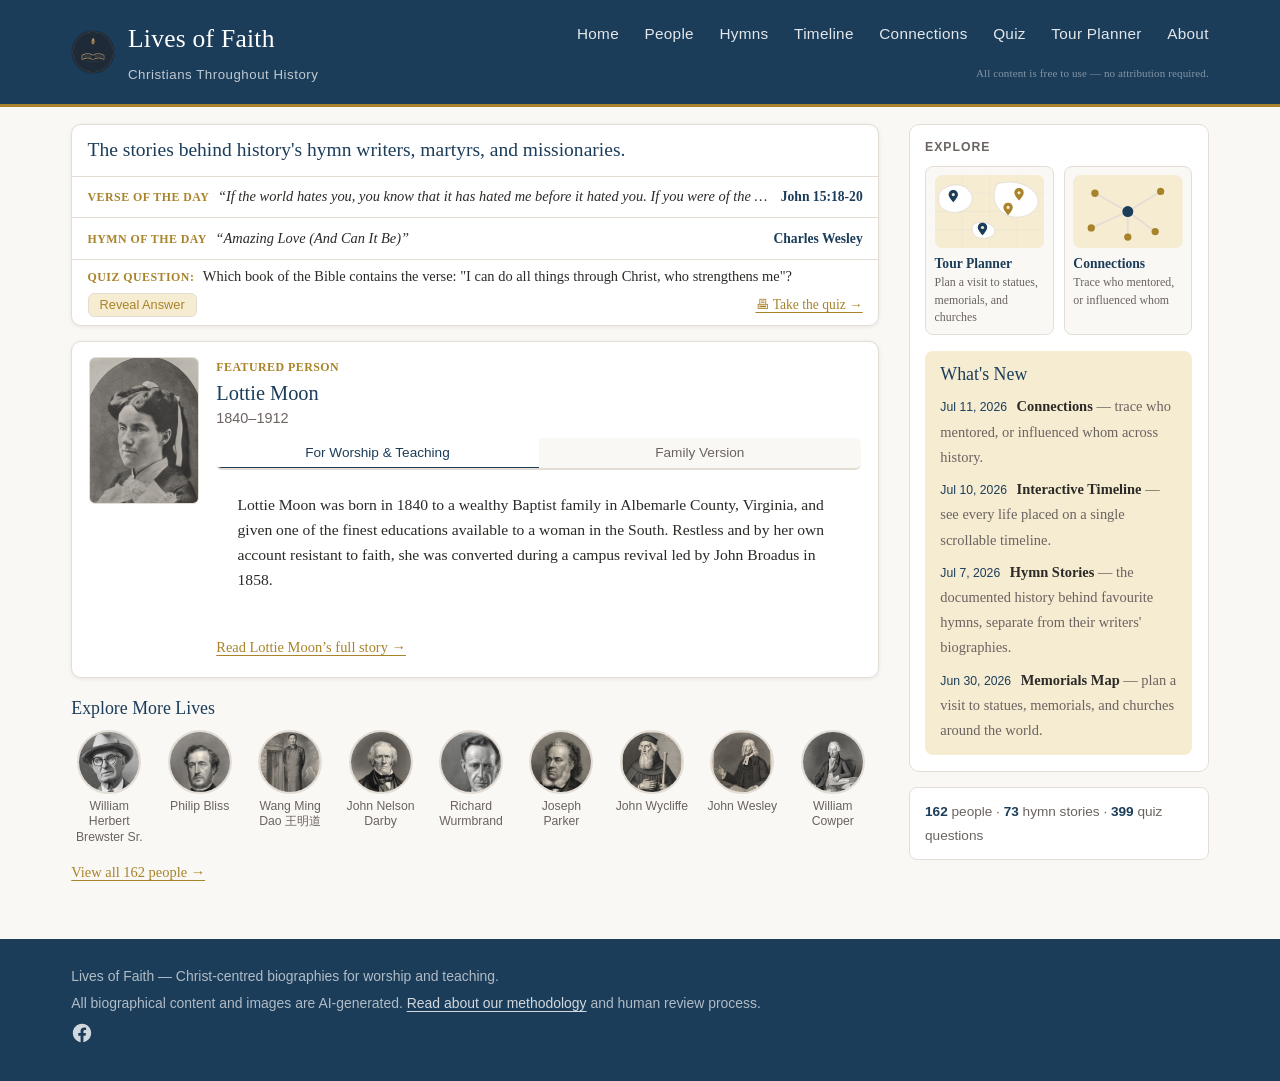
==== commit 7f7114a9: "Unify home sidebar into a single Explore panel Tour Planner, Connections, and What's New previously " ====
--- a/index.html
+++ b/index.html
@@ -148,49 +148,55 @@
 
         <aside class="home-sidebar">
 
-          <section class="explore-features" aria-label="Explore the collection">
-            <a href="map.html" class="explore-features__card">
-              <svg class="explore-features__thumb" viewBox="0 0 120 80" role="img" aria-hidden="true">
-                <rect width="120" height="80" rx="8" fill="var(--gold-light)"/>
-                <path d="M0 20 H120 M0 40 H120 M0 60 H120" stroke="var(--border)" stroke-width="0.6" opacity="0.5"/>
-                <path d="M30 0 V80 M60 0 V80 M90 0 V80" stroke="var(--border)" stroke-width="0.6" opacity="0.5"/>
-                <path d="M6,18 C16,8 32,9 38,18 C44,26 40,36 28,40 C16,44 2,36 4,26 C4,23 4,20 6,18 Z" fill="var(--surface)" stroke="var(--border)" stroke-width="1"/>
-                <path d="M68,10 C84,4 106,10 112,24 C117,36 102,48 86,46 C72,44 63,32 65,20 C66,16 66,13 68,10 Z" fill="var(--surface)" stroke="var(--border)" stroke-width="1"/>
-                <path d="M42,54 C50,50 62,52 65,59 C68,66 58,71 48,69 C41,67 39,60 42,54 Z" fill="var(--surface)" stroke="var(--border)" stroke-width="1"/>
-                <g transform="translate(20,24) scale(0.85)"><path d="M0,-9 C3.3,-9 6,-6.3 6,-3 C6,1 0,7 0,7 C0,7 -6,1 -6,-3 C-6,-6.3 -3.3,-9 0,-9 Z" fill="var(--accent)"/><circle cx="0" cy="-3" r="2" fill="var(--gold-light)"/></g>
-                <g transform="translate(92,22) scale(0.85)"><path d="M0,-9 C3.3,-9 6,-6.3 6,-3 C6,1 0,7 0,7 C0,7 -6,1 -6,-3 C-6,-6.3 -3.3,-9 0,-9 Z" fill="var(--gold)"/><circle cx="0" cy="-3" r="2" fill="var(--gold-light)"/></g>
-                <g transform="translate(52,60) scale(0.85)"><path d="M0,-9 C3.3,-9 6,-6.3 6,-3 C6,1 0,7 0,7 C0,7 -6,1 -6,-3 C-6,-6.3 -3.3,-9 0,-9 Z" fill="var(--accent)"/><circle cx="0" cy="-3" r="2" fill="var(--gold-light)"/></g>
-                <g transform="translate(80,38) scale(0.85)"><path d="M0,-9 C3.3,-9 6,-6.3 6,-3 C6,1 0,7 0,7 C0,7 -6,1 -6,-3 C-6,-6.3 -3.3,-9 0,-9 Z" fill="var(--gold)"/><circle cx="0" cy="-3" r="2" fill="var(--gold-light)"/></g>
-              </svg>
-              <span class="explore-features__label">Tour Planner<br><span class="explore-features__sub">Plan a visit to statues, memorials, and churches</span></span>
-            </a>
-            <a href="connections.html" class="explore-features__card">
-              <svg class="explore-features__thumb" viewBox="0 0 120 80" role="img" aria-hidden="true">
-                <rect width="120" height="80" rx="8" fill="var(--gold-light)"/>
-                <line x1="60" y1="40" x2="24" y2="20" stroke="var(--border)" stroke-width="2"/>
-                <line x1="60" y1="40" x2="96" y2="18" stroke="var(--border)" stroke-width="2"/>
-                <line x1="60" y1="40" x2="20" y2="58" stroke="var(--border)" stroke-width="2"/>
-                <line x1="60" y1="40" x2="90" y2="62" stroke="var(--border)" stroke-width="2"/>
-                <line x1="60" y1="40" x2="60" y2="68" stroke="var(--border)" stroke-width="2"/>
-                <circle cx="60" cy="40" r="6" fill="var(--accent)"/>
-                <circle cx="24" cy="20" r="4" fill="var(--gold)"/>
-                <circle cx="96" cy="18" r="4" fill="var(--gold)"/>
-                <circle cx="20" cy="58" r="4" fill="var(--gold)"/>
-                <circle cx="90" cy="62" r="4" fill="var(--gold)"/>
-                <circle cx="60" cy="68" r="4" fill="var(--gold)"/>
-              </svg>
-              <span class="explore-features__label">Connections<br><span class="explore-features__sub">Trace who mentored, or influenced whom</span></span>
-            </a>
-          </section>
-
-          <section class="whats-new" aria-label="What's new on the site">
-            <h2 class="whats-new__title">What's New</h2>
-            <ul class="whats-new__list">
-              <li><span class="whats-new__date">Jul 11, 2026</span> <a href="connections.html">Connections</a> — trace who mentored, or influenced whom across history.</li>
-              <li><span class="whats-new__date">Jul 10, 2026</span> <a href="timeline.html">Interactive Timeline</a> — see every life placed on a single scrollable timeline.</li>
-              <li><span class="whats-new__date">Jul 7, 2026</span> <a href="hymns.html">Hymn Stories</a> — the documented history behind favourite hymns, separate from their writers' biographies.</li>
-              <li><span class="whats-new__date">Jun 30, 2026</span> <a href="map.html">Memorials Map</a> — plan a visit to statues, memorials, and churches around the world.</li>
-            </ul>
+          <section class="sidebar-panel">
+
+            <h2 class="sidebar-panel__title">Explore</h2>
+
+            <div class="explore-features" aria-label="Explore the collection">
+              <a href="map.html" class="explore-features__card">
+                <svg class="explore-features__thumb" viewBox="0 0 120 80" role="img" aria-hidden="true">
+                  <rect width="120" height="80" rx="8" fill="var(--gold-light)"/>
+                  <path d="M0 20 H120 M0 40 H120 M0 60 H120" stroke="var(--border)" stroke-width="0.6" opacity="0.5"/>
+                  <path d="M30 0 V80 M60 0 V80 M90 0 V80" stroke="var(--border)" stroke-width="0.6" opacity="0.5"/>
+                  <path d="M6,18 C16,8 32,9 38,18 C44,26 40,36 28,40 C16,44 2,36 4,26 C4,23 4,20 6,18 Z" fill="var(--surface)" stroke="var(--border)" stroke-width="1"/>
+                  <path d="M68,10 C84,4 106,10 112,24 C117,36 102,48 86,46 C72,44 63,32 65,20 C66,16 66,13 68,10 Z" fill="var(--surface)" stroke="var(--border)" stroke-width="1"/>
+                  <path d="M42,54 C50,50 62,52 65,59 C68,66 58,71 48,69 C41,67 39,60 42,54 Z" fill="var(--surface)" stroke="var(--border)" stroke-width="1"/>
+                  <g transform="translate(20,24) scale(0.85)"><path d="M0,-9 C3.3,-9 6,-6.3 6,-3 C6,1 0,7 0,7 C0,7 -6,1 -6,-3 C-6,-6.3 -3.3,-9 0,-9 Z" fill="var(--accent)"/><circle cx="0" cy="-3" r="2" fill="var(--gold-light)"/></g>
+                  <g transform="translate(92,22) scale(0.85)"><path d="M0,-9 C3.3,-9 6,-6.3 6,-3 C6,1 0,7 0,7 C0,7 -6,1 -6,-3 C-6,-6.3 -3.3,-9 0,-9 Z" fill="var(--gold)"/><circle cx="0" cy="-3" r="2" fill="var(--gold-light)"/></g>
+                  <g transform="translate(52,60) scale(0.85)"><path d="M0,-9 C3.3,-9 6,-6.3 6,-3 C6,1 0,7 0,7 C0,7 -6,1 -6,-3 C-6,-6.3 -3.3,-9 0,-9 Z" fill="var(--accent)"/><circle cx="0" cy="-3" r="2" fill="var(--gold-light)"/></g>
+                  <g transform="translate(80,38) scale(0.85)"><path d="M0,-9 C3.3,-9 6,-6.3 6,-3 C6,1 0,7 0,7 C0,7 -6,1 -6,-3 C-6,-6.3 -3.3,-9 0,-9 Z" fill="var(--gold)"/><circle cx="0" cy="-3" r="2" fill="var(--gold-light)"/></g>
+                </svg>
+                <span class="explore-features__label">Tour Planner<br><span class="explore-features__sub">Plan a visit to statues, memorials, and churches</span></span>
+              </a>
+              <a href="connections.html" class="explore-features__card">
+                <svg class="explore-features__thumb" viewBox="0 0 120 80" role="img" aria-hidden="true">
+                  <rect width="120" height="80" rx="8" fill="var(--gold-light)"/>
+                  <line x1="60" y1="40" x2="24" y2="20" stroke="var(--border)" stroke-width="2"/>
+                  <line x1="60" y1="40" x2="96" y2="18" stroke="var(--border)" stroke-width="2"/>
+                  <line x1="60" y1="40" x2="20" y2="58" stroke="var(--border)" stroke-width="2"/>
+                  <line x1="60" y1="40" x2="90" y2="62" stroke="var(--border)" stroke-width="2"/>
+                  <line x1="60" y1="40" x2="60" y2="68" stroke="var(--border)" stroke-width="2"/>
+                  <circle cx="60" cy="40" r="6" fill="var(--accent)"/>
+                  <circle cx="24" cy="20" r="4" fill="var(--gold)"/>
+                  <circle cx="96" cy="18" r="4" fill="var(--gold)"/>
+                  <circle cx="20" cy="58" r="4" fill="var(--gold)"/>
+                  <circle cx="90" cy="62" r="4" fill="var(--gold)"/>
+                  <circle cx="60" cy="68" r="4" fill="var(--gold)"/>
+                </svg>
+                <span class="explore-features__label">Connections<br><span class="explore-features__sub">Trace who mentored, or influenced whom</span></span>
+              </a>
+            </div>
+
+            <div class="whats-new">
+              <h3 class="whats-new__title">What's New</h3>
+              <ul class="whats-new__list">
+                <li><span class="whats-new__date">Jul 11, 2026</span> <a href="connections.html">Connections</a> — trace who mentored, or influenced whom across history.</li>
+                <li><span class="whats-new__date">Jul 10, 2026</span> <a href="timeline.html">Interactive Timeline</a> — see every life placed on a single scrollable timeline.</li>
+                <li><span class="whats-new__date">Jul 7, 2026</span> <a href="hymns.html">Hymn Stories</a> — the documented history behind favourite hymns, separate from their writers' biographies.</li>
+                <li><span class="whats-new__date">Jun 30, 2026</span> <a href="map.html">Memorials Map</a> — plan a visit to statues, memorials, and churches around the world.</li>
+              </ul>
+            </div>
+
           </section>
 
           <p id="collection-summary" class="collection-summary" aria-label="Collection summary"></p>
--- a/css/style.css
+++ b/css/style.css
@@ -223,7 +223,7 @@
    divided rows, so they read as one compact unit instead of
    three separately-margined cards stacking up the page. */
 .today-panel {
-  margin: 0.75rem 0;
+  margin: 0 0 0.75rem;
   border: 1px solid var(--border);
   border-radius: var(--radius-lg);
   background: var(--surface);
@@ -655,11 +655,31 @@
   color: var(--gold);
 }
 
+/* --- Sidebar Panel (home page) ----------------------------------
+   Wraps Explore (Tour Planner / Connections) and What's New in a
+   single bordered surface so the sidebar reads as one module rather
+   than several unrelated floating widgets. */
+.sidebar-panel {
+  background: var(--surface);
+  border: 1px solid var(--border);
+  border-radius: var(--radius-lg);
+  padding: 0.9rem;
+}
+
+.sidebar-panel__title {
+  margin: 0 0 0.6rem;
+  font-family: -apple-system, BlinkMacSystemFont, 'Segoe UI', Roboto, sans-serif;
+  font-size: 0.72rem;
+  font-weight: 700;
+  letter-spacing: 0.08em;
+  text-transform: uppercase;
+  color: var(--text-muted);
+}
+
 /* --- Explore Features (home page) ------------------------------ */
 .explore-features {
   display: flex;
   gap: 0.6rem;
-  margin: 0 0 0.6rem;
 }
 
 .explore-features__card {
@@ -669,9 +689,9 @@
   gap: 0.4rem;
   text-decoration: none;
   border: 1px solid var(--border);
-  border-radius: var(--radius-lg);
+  border-radius: 8px;
   padding: 0.5rem;
-  background: var(--surface);
+  background: var(--bg);
   transition: border-color 0.15s ease, box-shadow 0.15s ease, transform 0.15s ease;
 }
 
@@ -703,7 +723,7 @@
 
 /* --- What's New (home page) ------------------------------------ */
 .whats-new {
-  margin: 1.1rem 0 0.6rem;
+  margin: 0.9rem 0 0;
   padding: 0.7rem 0.9rem;
   background: var(--gold-light);
   border-radius: 8px;
@@ -782,7 +802,7 @@
     gap: 0.9rem;
   }
 
-  .home-sidebar .whats-new,
+  .home-sidebar .sidebar-panel,
   .home-sidebar .collection-summary {
     margin: 0;
   }
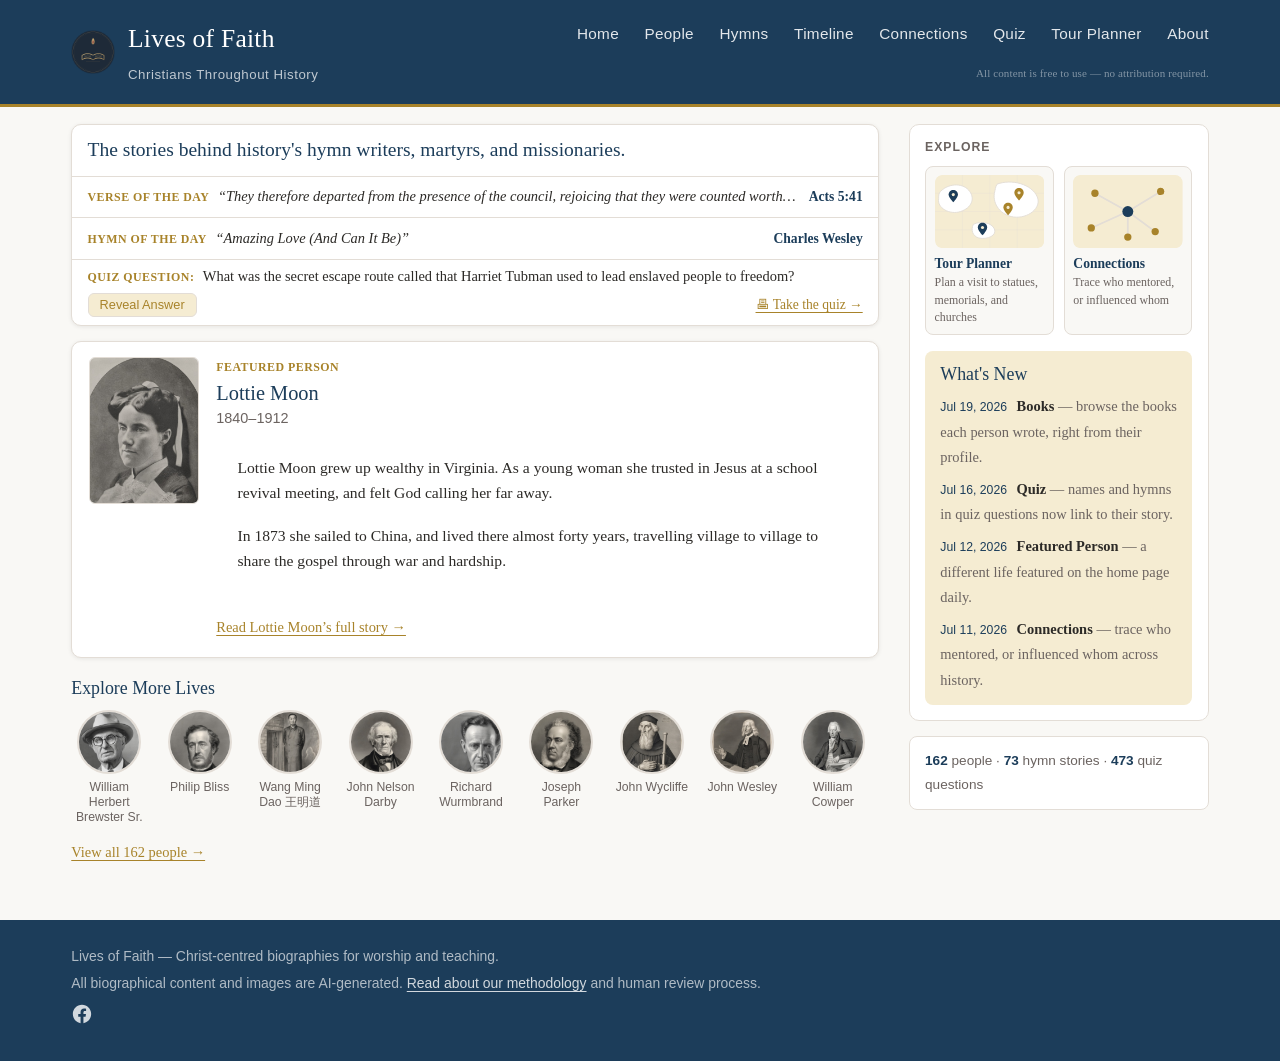
==== commit 92f1c501: "Make What's New data-driven, add automated bulletin generator Move the home page What's New list fro" ====
--- a/index.html
+++ b/index.html
@@ -48,6 +48,20 @@
       max-width: 260px;
       text-align: right;
       line-height: 1.4;
+    }
+
+    /* On mobile the header is a single compact row (brand left, CTA +
+       hamburger right) — the free-use notice sits below that row, confined
+       to the same narrow right-hand column so it wraps instead of forcing
+       the nav (and therefore the brand) to squeeze. */
+    @media (max-width: 640px) {
+      .site-nav { gap: 0.35rem; }
+      .free-use-notice summary {
+        display: block;
+        max-width: 130px;
+        white-space: normal;
+        line-height: 1.3;
+      }
     }
   </style>
 
@@ -189,12 +203,7 @@
 
             <div class="whats-new">
               <h3 class="whats-new__title">What's New</h3>
-              <ul class="whats-new__list">
-                <li><span class="whats-new__date">Jul 11, 2026</span> <a href="connections.html">Connections</a> — trace who mentored, or influenced whom across history.</li>
-                <li><span class="whats-new__date">Jul 10, 2026</span> <a href="timeline.html">Interactive Timeline</a> — see every life placed on a single scrollable timeline.</li>
-                <li><span class="whats-new__date">Jul 7, 2026</span> <a href="hymns.html">Hymn Stories</a> — the documented history behind favourite hymns, separate from their writers' biographies.</li>
-                <li><span class="whats-new__date">Jun 30, 2026</span> <a href="map.html">Memorials Map</a> — plan a visit to statues, memorials, and churches around the world.</li>
-              </ul>
+              <ul class="whats-new__list"></ul>
             </div>
 
           </section>
--- a/css/style.css
+++ b/css/style.css
@@ -182,6 +182,13 @@
   height: 32px;
   padding: 6px;
   cursor: pointer;
+  border-radius: 8px;
+  background: rgba(255,255,255,0.1);
+  transition: background-color 0.15s;
+}
+
+.site-nav-hamburger:hover {
+  background: rgba(255,255,255,0.2);
 }
 
 .site-nav-hamburger span {
@@ -841,6 +848,12 @@
   margin: 0;
 }
 
+.quiz-date {
+  font-size: 0.85rem;
+  color: var(--text-muted);
+  margin: 0.25rem 0 0;
+}
+
 .quiz-print-sheet {
   background: var(--surface);
   border: 1px solid var(--border);
@@ -892,25 +905,35 @@
 .quiz-print-question {
   position: relative;
   margin-bottom: 1.1rem;
-  padding-right: 5.5rem;
+  padding-right: 7rem;
   font-size: 0.95rem;
   line-height: 1.5;
-}
-
-.quiz-print-question[draggable="true"] {
   cursor: grab;
+}
+
+.quiz-print-question:active {
+  cursor: grabbing;
 }
 
 .quiz-print-question.is-dragging {
   opacity: 0.4;
+  cursor: grabbing;
+}
+
+.quiz-print-question__controls,
+.quiz-print-question__link {
+  cursor: auto;
 }
 
 .quiz-print-question__drag {
   position: absolute;
   right: 5.4rem;
   top: 0.1rem;
+  width: 1.4rem;
+  text-align: center;
   color: var(--text-muted);
   font-size: 0.9rem;
+  touch-action: none;
 }
 
 .quiz-print-question__text {
@@ -988,6 +1011,18 @@
   padding-left: 1.4rem;
   font-size: 0.9rem;
   line-height: 1.6;
+}
+
+.quiz-print-question__link,
+.quiz-print-answer__link {
+  color: inherit;
+  text-decoration: none;
+  border-bottom: 1px dotted var(--accent);
+}
+
+.quiz-print-question__link:hover,
+.quiz-print-answer__link:hover {
+  border-bottom-style: solid;
 }
 
 /* --- Tour Planner (map page) --------------------------------- */
@@ -2182,6 +2217,116 @@
   }
 }
 
+/* --- Person Books -------------------------------------------- */
+.person-books {
+  background: var(--surface);
+  border: 1px solid var(--border);
+  border-radius: var(--radius-lg);
+  padding: 1.25rem 1.5rem;
+  margin-bottom: 1.5rem;
+  box-shadow: var(--shadow);
+}
+
+.person-books-title {
+  font-size: 1.1rem;
+  margin-bottom: 0.75rem;
+}
+
+.person-books-note {
+  font-family: -apple-system, BlinkMacSystemFont, 'Segoe UI', Roboto, sans-serif;
+  font-size: 0.75rem;
+  font-weight: 400;
+  font-style: italic;
+  color: var(--text-muted);
+  margin-left: 0.5rem;
+}
+
+.books-grid {
+  display: flex;
+  flex-direction: column;
+  gap: 0.4rem;
+}
+
+.book-row {
+  display: flex;
+  align-items: baseline;
+  flex-wrap: wrap;
+  gap: 0.15rem 0.6rem;
+  padding: 0.5rem 0.75rem;
+  background: var(--bg);
+  border: 1px solid var(--border-light);
+  border-radius: var(--radius);
+}
+
+.book-row-title {
+  font-size: 0.92rem;
+  color: var(--text);
+  font-weight: 600;
+}
+
+.book-row-title[data-tooltip] {
+  cursor: help;
+  border-bottom: 1px dotted var(--text-muted);
+}
+
+.book-tooltip {
+  max-width: 360px;
+}
+
+.book-row-meta,
+.book-row-isbn {
+  font-family: -apple-system, BlinkMacSystemFont, 'Segoe UI', Roboto, sans-serif;
+  font-size: 0.76rem;
+  color: var(--text-muted);
+}
+
+.book-row-buy {
+  margin-left: auto;
+  padding: 0.25rem 0.65rem;
+  font-size: 0.76rem;
+}
+
+@media (max-width: 520px) {
+  .book-row-buy { margin-left: 0; }
+}
+
+.books-pagination {
+  display: flex;
+  align-items: center;
+  justify-content: center;
+  gap: 1rem;
+  margin-top: 1rem;
+}
+
+.books-page-btn {
+  padding: 0.4rem 0.8rem;
+  font-family: -apple-system, BlinkMacSystemFont, 'Segoe UI', Roboto, sans-serif;
+  font-size: 0.82rem;
+  font-weight: 500;
+  background: var(--border-light);
+  color: var(--text-muted);
+  border: 1px solid var(--border);
+  border-radius: var(--radius);
+  cursor: pointer;
+  transition: background 0.15s, color 0.15s;
+}
+
+.books-page-btn:hover:not(:disabled) {
+  background: var(--border);
+  color: var(--text);
+}
+
+.books-page-btn:disabled {
+  opacity: 0.45;
+  cursor: default;
+}
+
+.books-page-status {
+  font-family: -apple-system, BlinkMacSystemFont, 'Segoe UI', Roboto, sans-serif;
+  font-size: 0.82rem;
+  color: var(--text-muted);
+}
+
 /* --- Connections widget (person page) ------------------------ */
 .person-related {
   background: var(--surface);
@@ -2677,18 +2822,46 @@
 @media (max-width: 640px) {
   html { font-size: 16px; }
 
-  .site-title__main { font-size: 1.25rem; }
-  .site-logo { width: 34px; height: 34px; }
-
-  /* Brand wraps to its own line if needed; nav drops to a full-width
-     row below rather than squeezing both into one row. */
+  .site-header {
+    padding: 0.85rem 0;
+  }
+
+  .site-title__main { font-size: 1.15rem; }
+  .site-title__sub { font-size: 0.72rem; }
+  .site-logo { width: 32px; height: 32px; }
+
+  /* Brand and nav share a single compact row, CTA + hamburger pinned to
+     the right. The brand name truncates if truly squeezed, but the
+     tagline wraps onto a second line instead of losing words to an
+     ellipsis — the CTA + hamburger row alone caps the title column below
+     the tagline's natural single-line width, so wrapping is unavoidable. */
   .site-header__inner {
-    flex-wrap: wrap;
-    row-gap: 0.6rem;
+    flex-wrap: nowrap;
+  }
+
+  .site-title {
+    min-width: 0;
+    flex-shrink: 1;
+  }
+
+  .site-title__text {
+    min-width: 0;
+  }
+
+  .site-title__main {
+    overflow: hidden;
+    text-overflow: ellipsis;
+    white-space: nowrap;
+  }
+
+  .site-title__sub {
+    white-space: normal;
+    line-height: 1.3;
   }
 
   .site-nav {
-    width: 100%;
+    width: auto;
+    flex-shrink: 0;
   }
 
   .site-nav-links {
@@ -2697,14 +2870,14 @@
 
   .site-nav-mobile {
     display: flex;
-    width: 100%;
-    justify-content: flex-end;
     align-items: center;
-    gap: 0.6rem;
+    gap: 0.5rem;
   }
 
   .site-nav-hamburger {
     display: flex;
+    width: 30px;
+    height: 30px;
   }
 
   .copy-section {
@@ -2832,6 +3005,12 @@
 
   .quiz-print-question__rule {
     border-bottom-color: #999;
+  }
+
+  .quiz-print-question__link,
+  .quiz-print-answer__link {
+    color: #000;
+    border-bottom: none;
   }
 }
 
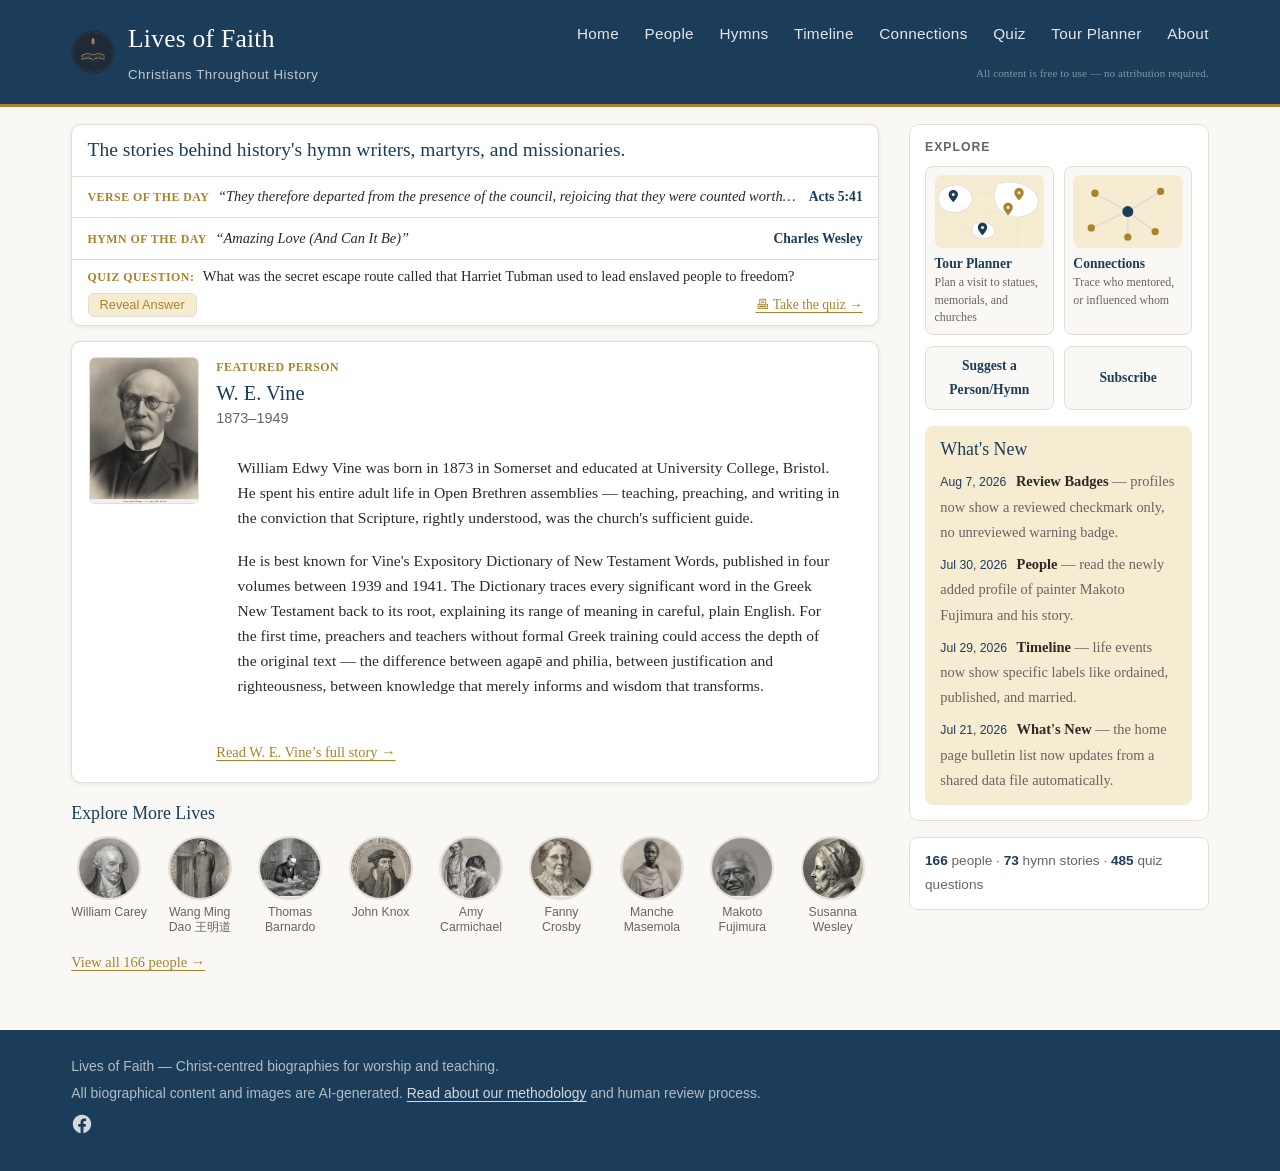
==== commit 0e4d1dd6: "Add Suggest a Person/Hymn and Subscribe buttons to home page Both link to the site's Google Form, pl" ====
--- a/index.html
+++ b/index.html
@@ -201,6 +201,11 @@
               </a>
             </div>
 
+            <div class="home-cta-row">
+              <a href="https://forms.gle/jZfKXekMjxDbKBxh8" target="_blank" rel="noopener" class="home-cta-row__btn">Suggest a Person/Hymn</a>
+              <a href="https://forms.gle/jZfKXekMjxDbKBxh8" target="_blank" rel="noopener" class="home-cta-row__btn">Subscribe</a>
+            </div>
+
             <div class="whats-new">
               <h3 class="whats-new__title">What's New</h3>
               <ul class="whats-new__list"></ul>
--- a/css/style.css
+++ b/css/style.css
@@ -728,6 +728,37 @@
   color: var(--text-muted);
 }
 
+/* --- Home CTA row (Suggest / Subscribe) ------------------------- */
+.home-cta-row {
+  display: flex;
+  gap: 0.6rem;
+  margin: 0.6rem 0 0;
+}
+
+.home-cta-row__btn {
+  flex: 1;
+  display: flex;
+  align-items: center;
+  justify-content: center;
+  text-align: center;
+  padding: 0.45rem 0.5rem;
+  font-size: 0.8rem;
+  font-weight: 600;
+  color: var(--accent);
+  background: var(--bg);
+  border: 1px solid var(--border);
+  border-radius: 8px;
+  text-decoration: none;
+  transition: border-color 0.15s ease, box-shadow 0.15s ease, transform 0.15s ease;
+}
+
+.home-cta-row__btn:hover,
+.home-cta-row__btn:focus-visible {
+  border-color: var(--gold);
+  box-shadow: var(--shadow);
+  transform: translateY(-1px);
+}
+
 /* --- What's New (home page) ------------------------------------ */
 .whats-new {
   margin: 0.9rem 0 0;
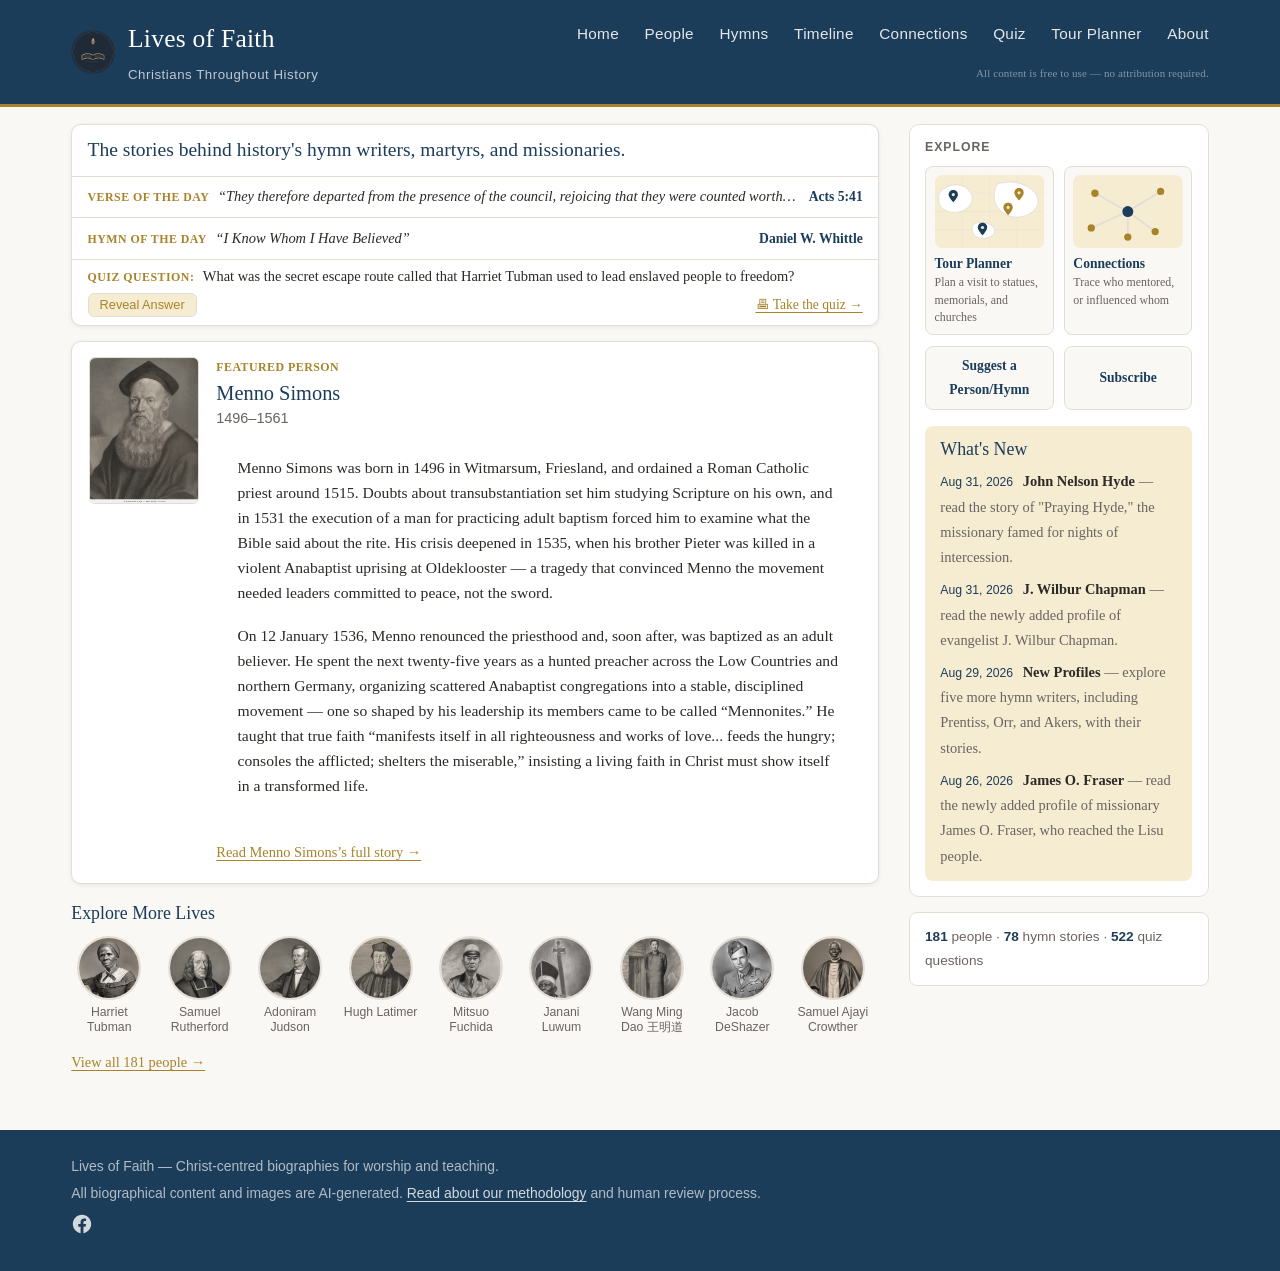
==== commit a6237504: "Add PWA support: installable + offline - manifest.webmanifest with icons, theme colour, and app shor" ====
--- a/index.html
+++ b/index.html
@@ -28,6 +28,15 @@
 
   <link rel="icon" type="image/svg+xml" href="favicon.svg">
   <link rel="stylesheet" href="css/style.css">
+  <!-- PWA -->
+  <link rel="manifest" href="manifest.webmanifest">
+  <meta name="theme-color" content="#1c3d5a">
+  <link rel="apple-touch-icon" href="apple-touch-icon.png">
+  <meta name="apple-mobile-web-app-capable" content="yes">
+  <meta name="mobile-web-app-capable" content="yes">
+  <meta name="apple-mobile-web-app-status-bar-style" content="default">
+  <meta name="apple-mobile-web-app-title" content="Lives of Faith">
+  <script src="js/pwa.js" defer></script>
   <style>
     .site-nav { flex-direction: column; align-items: flex-end; gap: 0.2rem; }
     .free-use-notice { text-align: right; }
